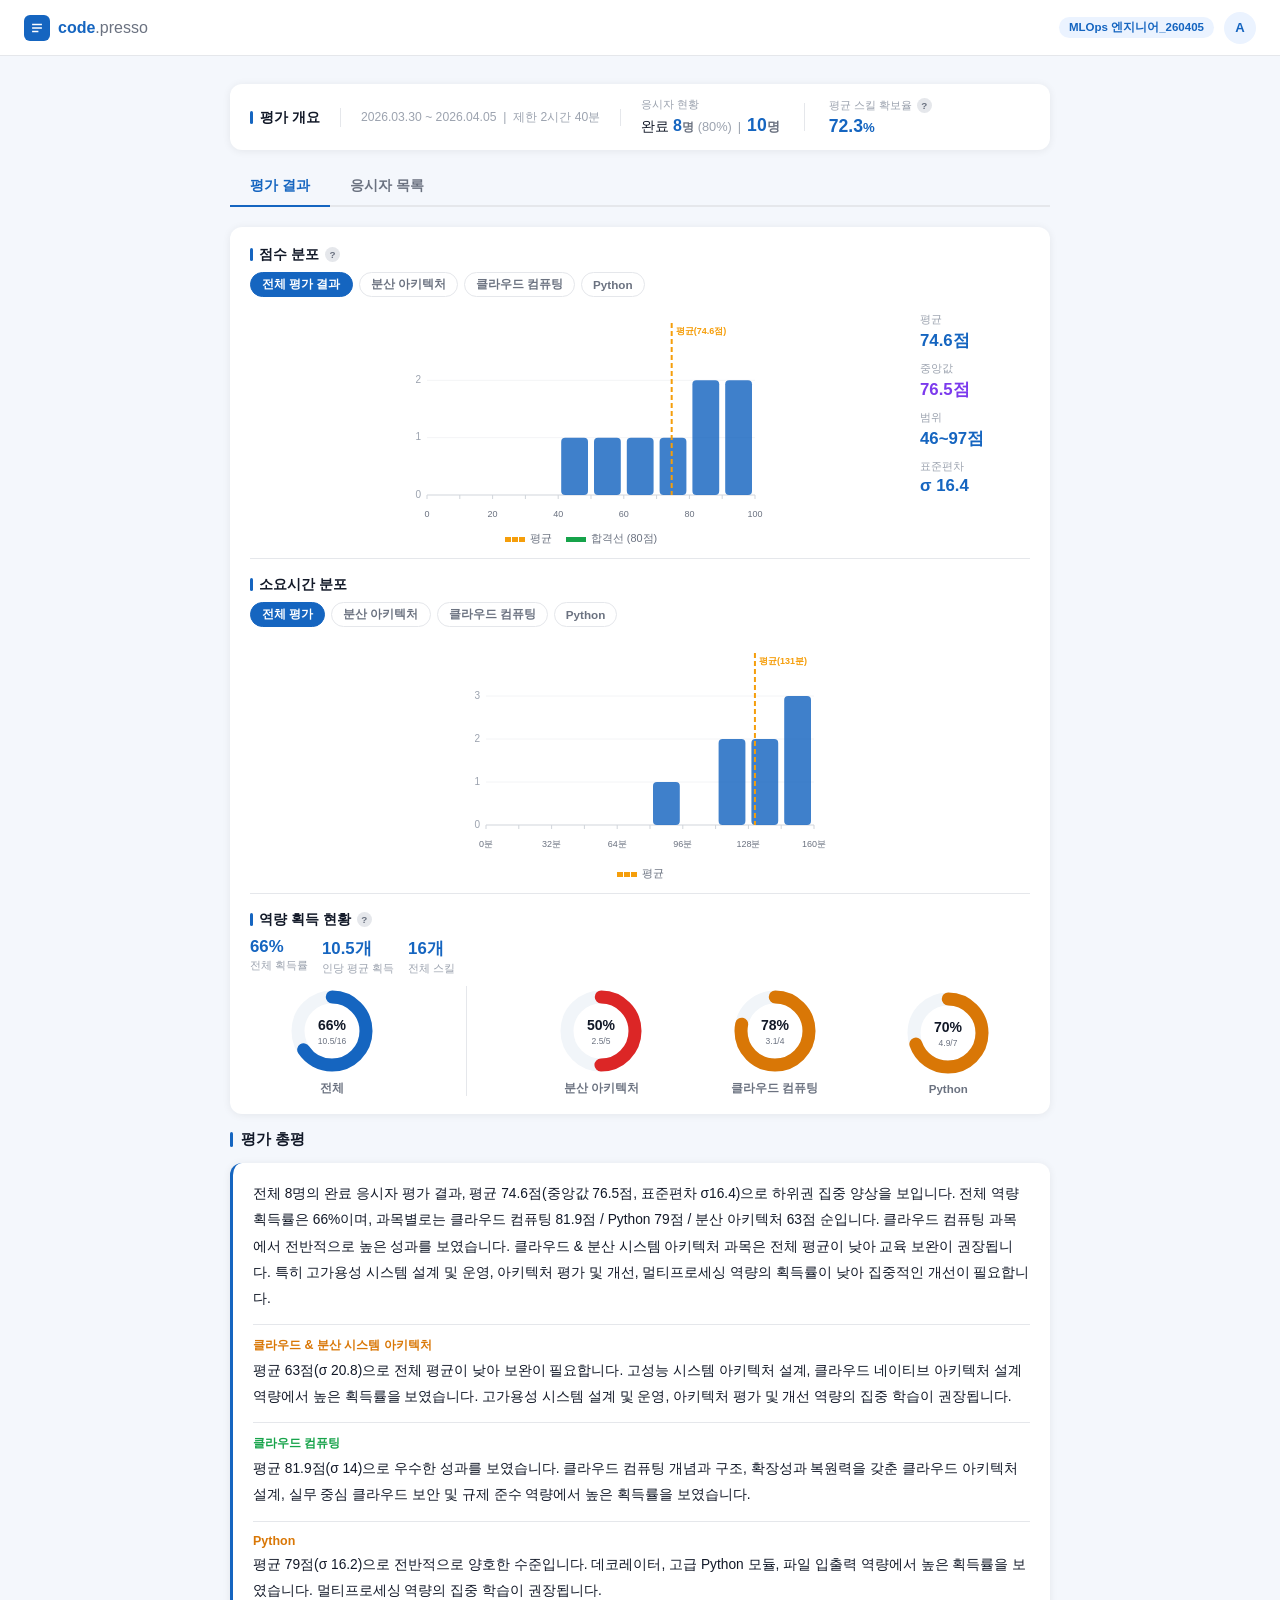
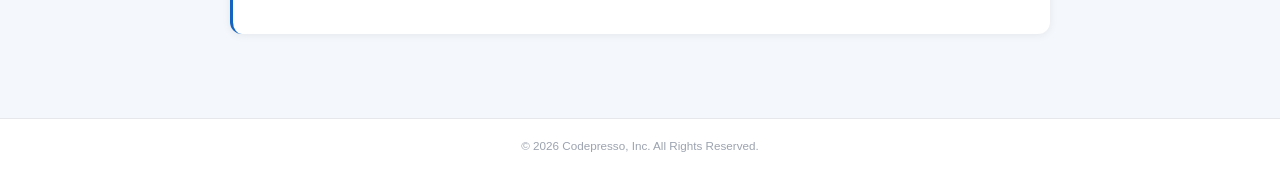
==== index.html @ 877e45e6 "변경 사항 반영" ====
<!DOCTYPE html>
<html lang="ko">
<head>
  <meta charset="UTF-8" />
  <meta name="viewport" content="width=device-width, initial-scale=1.0" />
  <title>평가 관리 대시보드 | code.presso</title>
  <link rel="stylesheet" href="css/style.css" />
</head>
<body>
<div class="app">

  <!-- ─── 탑바 ─── -->
  <nav class="topbar">
    <div class="topbar-brand" onclick="goMain('results')">
      <div class="brand-icon">
        <svg viewBox="0 0 20 20"><path d="M3 4h14v2H3zm0 5h14v2H3zm0 5h9v2H3z"/></svg>
      </div>
      <span class="brand-name">code<span>.presso</span></span>
    </div>
    <div id="breadcrumb" class="breadcrumb"></div>
    <div class="topbar-user">
      <span class="eval-badge" id="eval-badge-name">MLOps 엔지니어_260405</span>
      <div class="avatar">A</div>
    </div>
  </nav>

  <!-- ─── 콘텐츠 ─── -->
  <div class="content-wrap">

    <!-- ══════════════════════════════════
         PAGE 1: 메인 대시보드
    ══════════════════════════════════ -->
    <div id="page-main" class="page active">

      <!-- 평가 개요 바 (인라인 통계 포함) -->
      <div class="eval-overview-bar">
        <div class="eval-overview-title">평가 개요</div>
        <div class="eval-period">2026.03.30 ~ 2026.04.05 &nbsp;|&nbsp; 제한 2시간 40분</div>
        <div class="eval-stats-inline">
          <div class="esi-item">
            <span class="esi-lbl" style="margin-bottom:3px;">응시자 현황</span>
            <div style="display:flex; align-items:baseline; gap:6px; flex-wrap:wrap;">
              <span style="font-size:0.85rem;">완료 <span class="esi-val" id="main-esi-done" style="font-size:1rem;">8<span style="font-size:0.75em;font-weight:600;color:var(--text-sub);">명</span></span> <span id="main-esi-rate-pct" style="font-size:0.8rem; color:var(--text-mute);">(80%)</span></span>
              <span style="font-size:0.8rem; color:var(--text-mute);">|</span>
              <span class="esi-val" id="main-esi-total">10<span style="font-size:0.75em;font-weight:600;color:var(--text-sub);">명</span></span>
            </div>
          </div>
          <div class="esi-divider"></div>
          <div class="esi-item">
            <span class="esi-lbl" style="margin-bottom:3px; display:flex; align-items:center; gap:5px;">평균 스킬 확보율 <span class="info-icon">?<span class="info-tip">완료 응시자 각각의 스킬 확보율을 평균낸 값입니다. 개인별 스킬 확보율은 해당 응시자가 획득한 역량 수를 전체 역량 수로 나눈 비율입니다.</span></span></span>
            <span class="esi-val warn" id="main-esi-rate">71.7<span style="font-size:0.75em;font-weight:600;">%</span></span>
          </div>
        </div>
      </div>

      <!-- 메인 탭 버튼 -->
      <div class="main-tab-nav">
        <button class="main-tab-btn active" id="main-tab-btn-results" onclick="setMainTab('results')">평가 결과</button>
        <button class="main-tab-btn" id="main-tab-btn-examinees" onclick="setMainTab('examinees')">응시자 목록</button>
      </div>

      <!-- 탭 콘텐츠: 평가 결과 -->
      <div id="main-tab-results" class="main-tab-content">
        <!-- 인사이트 통합 카드 -->
        <div class="insight-card" style="margin-bottom:16px;">
          <!-- 점수 분포 + 탭 -->
          <div class="insight-header">점수 분포 <span class="info-icon">?<span class="info-tip">전체 응시자의 점수를 히스토그램으로 시각화합니다. 점선(황색)은 평균, 실선(초록)은 합격선(80점)을 나타냅니다.</span></span></div>
          <div class="ins-tab-group" id="ins-score-tabs"></div>
          <!-- 차트(좌) + 통계(우) -->
          <div style="display:flex; gap:8px; align-items:flex-start;">
            <div style="flex:1; min-width:0;">
              <svg id="ins-score-curve" class="chart-svg" height="170" viewBox="0 0 380 170"></svg>
              <div class="kde-legend" style="margin-top:5px; margin-bottom:12px;">
                <div class="kde-legend-item">
                  <span class="kde-leg-line" style="border-color:#F59E0B; border-style:dashed;"></span>평균
                </div>
                <div class="kde-legend-item">
                  <span class="kde-leg-line" style="border-color:#16A34A; border-style:solid;"></span>합격선 (80점)
                </div>
              </div>
            </div>
            <div id="ins-score-stats" style="display:flex; flex-direction:column; gap:10px; min-width:110px; padding-top:6px;"></div>
          </div>
          <!-- 구분선 -->
          <div style="border-top:1px solid var(--border); margin:0 0 16px;"></div>
          <!-- 소요시간 분포 -->
          <div class="insight-header">소요시간 분포</div>
          <div class="ins-tab-group" id="ins-time-tabs"></div>
          <svg id="ins-time-chart" class="chart-svg" style="margin-bottom:10px;"></svg>
          <div class="kde-legend" style="margin-bottom:12px;">
            <div class="kde-legend-item">
              <span class="kde-leg-line" style="border-color:#F59E0B; border-style:dashed;"></span>평균
            </div>
          </div>
          <!-- 구분선 -->
          <div style="border-top:1px solid var(--border); margin:0 0 16px;"></div>
          <!-- 하단: 역량 획득 현황 -->
          <div class="insight-header">역량 획득 현황 <span class="info-icon">?<span class="info-tip">응시자별로 각 역량(스킬)을 획득했는지 집계하여 트랙별 도넛 차트로 표시합니다. 도넛 안의 숫자는 인당 평균 획득 역량 수 / 전체 역량 수입니다.</span></span></div>
          <div class="insight-stats" id="ins-skill-stats"></div>
          <div class="donut-row" id="ins-skill-donuts"></div>
        </div>

        <!-- 평가 총평 (전체 평가 기반) -->
        <div class="sec-title">평가 총평</div>
        <div class="comment-box" id="ins-group-assessment"></div>
      </div>

      <!-- 탭 콘텐츠: 응시자 목록 -->
      <div id="main-tab-examinees" class="main-tab-content" style="display:none;">
        <div class="table-card">
          <div class="table-controls">
            <input type="text" class="search-input" placeholder="🔍  이름 또는 이메일 검색" id="search-input" oninput="renderTable()" />
            <div class="filter-tabs">
              <button class="filter-tab active" onclick="setFilter('all',this)">전체</button>
              <button class="filter-tab" onclick="setFilter('completed',this)">완료</button>
              <button class="filter-tab" onclick="setFilter('incomplete',this)">미완료</button>
            </div>
            <select class="sort-select" id="sort-select" onchange="renderTable()">
              <option value="score">점수순</option>
              <option value="rate">스킬확보율순</option>
              <option value="time">소요시간순</option>
            </select>
          </div>
          <table>
            <thead>
              <tr>
                <th>응시자</th>
                <th>상태</th>
                <th>총점</th>
                <th>스킬 확보율</th>
                <th>소요시간</th>
                <th>이상행동</th>
                <th></th>
              </tr>
            </thead>
            <tbody id="examinee-tbody"></tbody>
          </table>
          <div class="pagination">
            <div class="pg-info" id="pg-info"></div>
            <div class="pg-btns" id="pg-btns"></div>
          </div>
        </div>
      </div>

    </div><!-- /page-main -->


    <!-- ══════════════════════════════════
         PAGE 2: 평가자 개인 페이지
    ══════════════════════════════════ -->
    <div id="page-person" class="page">
      <button class="back-btn" onclick="goMain('examinees')">← 목록으로</button>

      <!-- 응시자 헤더 -->
      <div class="person-header">
        <div class="person-avatar" id="p-avatar">손</div>
        <div style="flex:1; min-width:0;">
          <div class="person-name" id="p-name">덕인 손</div>
          <div class="person-meta">
            <span id="p-email"></span>
            <span id="p-status"></span>
            <span id="p-date"></span>
            <span id="p-time-meta"></span>
          </div>
        </div>
        <button class="behavior-btn" onclick="window.print()">PDF 발급</button>
      </div>

      <!-- 행동 분석 패널 (제거됨 — 모달로 대체) -->

      <!-- 탭 네비게이션 -->
      <div class="person-tab-nav">
        <button class="person-tab-btn active" id="ptab-btn-0" onclick="setPersonTab(0)">결과 요약</button>
        <button class="person-tab-btn" id="ptab-btn-1" onclick="setPersonTab(1)">클라우드 &amp; 분산 시스템</button>
        <button class="person-tab-btn" id="ptab-btn-2" onclick="setPersonTab(2)">클라우드 컴퓨팅</button>
        <button class="person-tab-btn" id="ptab-btn-3" onclick="setPersonTab(3)">Python</button>
      </div>

      <!-- 탭 콘텐츠 (JS로 채워짐) -->
      <div id="ptab-0" class="person-tab-content"></div>
      <div id="ptab-1" class="person-tab-content" style="display:none;"></div>
      <div id="ptab-2" class="person-tab-content" style="display:none;"></div>
      <div id="ptab-3" class="person-tab-content" style="display:none;"></div>
    </div><!-- /page-person -->


    <!-- ══════════════════════════════════
         PAGE 3: 트랙 세부 내용
    ══════════════════════════════════ -->
    <div id="page-detail" class="page">
      <button class="back-btn" onclick="navigate('person')">← 개인 결과로</button>

      <!-- 세부 요약 카드 4열 -->
      <div class="sec-title" id="d-track-title">트랙 세부 내용</div>
      <div class="summary-4">
        <div class="summary-card">
          <div class="sc-icon">📝</div>
          <div class="sc-value" id="d-score" style="color:var(--primary);">55<small>/100</small></div>
          <div class="sc-label">트랙 점수</div>
        </div>
        <div class="summary-card">
          <div class="sc-icon">💡</div>
          <div class="sc-value" id="d-rate" style="color:var(--partial);">47.8<small>%</small></div>
          <div class="sc-label">스킬 확보율</div>
        </div>
        <div class="summary-card">
          <div class="sc-icon">⏱</div>
          <div class="sc-value" id="d-time" style="color:var(--text); font-size:1.5rem;">08:20</div>
          <div class="sc-label">소요시간</div>
        </div>
        <div class="summary-card">
          <div class="sc-icon">📊</div>
          <div class="sc-value" id="d-vs-avg" style="color:var(--primary);">-</div>
          <div class="sc-label">전체 평균 대비</div>
          <div class="sc-sub" id="d-vs-avg-sub" style="font-size:0.7rem; color:var(--text-mute); margin-top:4px;"></div>
        </div>
      </div>

      <!-- 통계 비교 차트 -->
      <div class="sec-title">통계 비교</div>
      <div class="compare-card">
        <div style="display:flex; gap:16px; flex-wrap:wrap;">
          <div style="flex:1; min-width:180px;">
            <div style="font-size:0.76rem; color:var(--text-sub); margin-bottom:5px;">전체 점수 분포 내 내 위치</div>
            <svg id="d-hist" class="chart-svg" height="90" viewBox="0 0 280 90"></svg>
          </div>
          <div style="flex:1; min-width:180px;">
            <div class="gbar-legend">
              <div class="gbar-legend-item"><div class="gbar-legend-dot" style="background:var(--primary);"></div>나</div>
              <div class="gbar-legend-item"><div class="gbar-legend-dot" style="background:#CBD5E1;"></div>전체 평균</div>
            </div>
            <div style="font-size:0.76rem; color:var(--text-sub); margin-bottom:5px;">역량별 비교 (나 vs 전체 평균)</div>
            <svg id="d-group-bar" class="chart-svg" height="90" viewBox="0 0 280 90"></svg>
          </div>
        </div>
      </div>

      <!-- 평가 총평 -->
      <div class="sec-title">평가 총평</div>
      <div class="comment-box" id="d-assessment"></div>

      <!-- 스킬 레벨 분포 -->
      <div class="level-dist-bar">
        <div class="sec-title" style="margin-bottom:12px;">스킬 레벨 분포</div>
        <div class="level-bar-wrap" id="d-level-bar"></div>
        <div class="level-bar-legend" id="d-level-legend"></div>
      </div>

      <!-- 트랙 설명 -->
      <div class="eval-desc" id="d-track-desc"></div>

      <!-- 스킬별 아코디언 -->
      <div class="sec-title">스킬별 세부 결과</div>
      <div class="skill-accordion" id="d-accordion"></div>
    </div><!-- /page-detail -->

  </div><!-- /content-wrap -->

  <footer>© 2026 Codepresso, Inc. All Rights Reserved.</footer>

  <!-- ── 행동 분석 모달 ── -->
  <div id="behavior-modal" class="bm-overlay" style="display:none;" onclick="closeBehaviorModal(event)">
    <div class="bm-dialog">
      <div class="bm-header">
        <div class="bm-header-left">
          <span class="bm-title">행동 분석</span>
          <span class="bm-subtitle" id="bm-name"></span>
        </div>
        <button class="bm-close" onclick="closeBehaviorModal()">✕</button>
      </div>
      <div class="bm-body">
        <!-- 왼쪽: 동영상 -->
        <div class="bm-video-section">
          <div class="bm-video-screen">
            <div class="bm-video-placeholder">
              <svg viewBox="0 0 48 48" fill="none"><rect x="2" y="8" width="36" height="26" rx="3" stroke="#4B5563" stroke-width="2"/><path d="M38 19l8-5v20l-8-5V19z" stroke="#4B5563" stroke-width="2" stroke-linejoin="round"/><circle cx="20" cy="21" r="3" stroke="#6B7280" stroke-width="1.5"/></svg>
              <p>화면 녹화 영상</p>
            </div>
          </div>
          <div class="bm-video-controls">
            <button class="bm-play-btn" onclick="toggleBmPlay(this)">▶</button>
            <div class="bm-progress-wrap">
              <div class="bm-progress-bar" id="bm-progress-bar"></div>
            </div>
            <span class="bm-time-display" id="bm-time-display">00:00 / 00:00</span>
          </div>
        </div>

        <!-- 오른쪽: 타임라인 -->
        <div class="bm-timeline-section">
          <div class="bm-timeline-title">타임라인</div>
          <div class="bm-timeline-list" id="bm-timeline-list"></div>
        </div>
      </div>
    </div>
  </div>

</div><!-- /app -->

<script src="js/data.js?v=20260417a"></script>
<script src="js/charts.js?v=20260417a"></script>
<script src="js/render.js?v=20260417a"></script>
<script src="js/app.js?v=20260417a"></script>
</body>
</html>
---- css/style.css ----
*, *::before, *::after { box-sizing: border-box; margin: 0; padding: 0; }

:root {
  --primary:       #1565C0;
  --primary-light: #1976D2;
  --primary-bg:    #EBF3FF;
  --acquired:      #16A34A;
  --acquired-bg:   #DCFCE7;
  --partial:       #D97706;
  --partial-bg:    #FEF3C7;
  --missing:       #DC2626;
  --missing-bg:    #FEE2E2;
  --bg:            #F4F7FC;
  --card:          #FFFFFF;
  --text:          #111827;
  --text-sub:      #6B7280;
  --text-mute:     #9CA3AF;
  --border:        #E5E7EB;
  --shadow:        0 1px 8px rgba(0,0,0,0.07);
  --shadow-md:     0 4px 20px rgba(0,0,0,0.10);
  --radius:        12px;
  --radius-sm:     8px;
}

body {
  font-family: 'Segoe UI', 'Apple SD Gothic Neo', sans-serif;
  background: var(--bg);
  color: var(--text);
  min-height: 100vh;
}

/* ── 공통 레이아웃 ── */
.app { min-height: 100vh; display: flex; flex-direction: column; }

/* ── 탑바 ── */
.topbar {
  background: #fff;
  border-bottom: 1px solid var(--border);
  padding: 0 24px;
  height: 56px;
  display: flex; align-items: center; justify-content: space-between;
  position: sticky; top: 0; z-index: 100;
}
.topbar-brand { display: flex; align-items: center; gap: 8px; cursor: pointer; }
.brand-icon {
  width: 26px; height: 26px; border-radius: 6px;
  background: var(--primary);
  display: flex; align-items: center; justify-content: center;
}
.brand-icon svg { width: 14px; height: 14px; fill: white; }
.brand-name { font-size: 1rem; font-weight: 700; color: var(--primary); }
.brand-name span { font-weight: 400; color: var(--text-sub); }
.breadcrumb {
  display: flex; align-items: center; gap: 6px;
  font-size: 0.82rem; color: var(--text-sub);
}
.crumb-link { color: var(--primary); cursor: pointer; font-weight: 500; }
.crumb-link:hover { text-decoration: underline; }
.crumb-sep { color: var(--text-mute); }
.topbar-user { display: flex; align-items: center; gap: 10px; }
.eval-badge {
  background: var(--primary-bg); color: var(--primary);
  font-size: 0.72rem; font-weight: 600;
  padding: 3px 10px; border-radius: 99px;
}
.avatar {
  width: 32px; height: 32px; border-radius: 50%;
  background: var(--primary-bg);
  color: var(--primary); font-weight: 700; font-size: 0.82rem;
  display: flex; align-items: center; justify-content: center;
}

/* ── 콘텐츠 래퍼 (세로 중앙 정렬, 최대 너비 860px) ── */
.content-wrap {
  flex: 1;
  max-width: 860px;
  width: 100%;
  margin: 0 auto;
  padding: 28px 20px 60px;
}

/* ── 페이지 전환 ── */
.page { display: none; }
.page.active { display: block; }

/* ── 섹션 타이틀 ── */
.sec-title {
  font-size: 0.92rem; font-weight: 700; color: var(--text);
  display: flex; align-items: center; gap: 8px;
  margin-bottom: 14px;
}
.sec-title::before {
  content: '';
  display: inline-block; width: 3px; height: 15px;
  background: var(--primary); border-radius: 2px;
}
.sec-divider {
  display: flex; align-items: center; justify-content: space-between;
  margin-bottom: 14px;
}

/* ── 뱃지 ── */
.badge {
  display: inline-flex; align-items: center; gap: 4px;
  padding: 3px 10px; border-radius: 99px;
  font-size: 0.72rem; font-weight: 700;
}
.badge-acquired  { background: var(--acquired-bg);  color: var(--acquired); }
.badge-partial   { background: var(--partial-bg);   color: var(--partial); }
.badge-missing   { background: var(--missing-bg);   color: var(--missing); }
.badge-complete  { background: var(--primary-bg);   color: var(--primary); }
.badge-level     { background: #F3F4F6; color: var(--text-sub); font-size: 0.68rem; padding: 2px 8px; }

/* ── 핵심 지표 카드 (Hero Stats) ── */
.hero-cards {
  display: grid;
  grid-template-columns: repeat(4, 1fr);
  gap: 14px;
  margin-bottom: 24px;
}
.hero-cards-2 {
  grid-template-columns: repeat(2, 1fr);
}
.hero-card {
  background: var(--card);
  border-radius: var(--radius);
  padding: 20px 18px;
  box-shadow: var(--shadow);
  text-align: center;
}
.hero-card-icon { font-size: 1.3rem; margin-bottom: 6px; }
.hero-card-value {
  font-size: 2.2rem; font-weight: 900; line-height: 1;
  margin-bottom: 5px; color: var(--primary);
}
.hero-card-value.warn { color: var(--partial); }
.hero-card-value.good { color: var(--acquired); }
.hero-card-value small { font-size: 1rem; font-weight: 500; color: var(--text-sub); }
.hero-card-label { font-size: 0.76rem; color: var(--text-sub); font-weight: 500; }
.hero-card-sub   { font-size: 0.72rem; color: var(--text-mute); margin-top: 4px; }

/* ── 트랙 카드 (수직 레이아웃) ── */
.track-list { display: flex; flex-direction: column; gap: 14px; margin-bottom: 24px; }
.track-card {
  background: var(--card);
  border-radius: var(--radius);
  box-shadow: var(--shadow);
  overflow: hidden;
  border-left: 4px solid transparent;
  transition: box-shadow 0.15s;
}
.track-card:hover { box-shadow: var(--shadow-md); }
.track-card-header {
  padding: 16px 20px;
  display: flex; align-items: center; gap: 14px;
  cursor: pointer;
}
.track-icon {
  width: 40px; height: 40px; border-radius: 10px;
  display: flex; align-items: center; justify-content: center;
  font-size: 1.2rem; flex-shrink: 0;
}
.track-info { flex: 1; min-width: 0; }
.track-name { font-size: 0.92rem; font-weight: 700; margin-bottom: 3px; }
.track-meta { display: flex; align-items: center; gap: 8px; flex-wrap: wrap; }
.track-score-block { text-align: right; flex-shrink: 0; }
.track-score-num {
  font-size: 2rem; font-weight: 900; line-height: 1;
}
.track-score-num small { font-size: 0.85rem; font-weight: 500; color: var(--text-sub); }
.track-score-label { font-size: 0.72rem; color: var(--text-sub); }

/* 스킬 확보율 바 */
.skill-rate-row {
  padding: 0 20px 16px;
  display: flex; align-items: center; gap: 12px;
}
.skill-rate-label { font-size: 0.78rem; color: var(--text-sub); width: 72px; flex-shrink: 0; }
.prog-bg {
  flex: 1; height: 8px; background: #F3F4F6;
  border-radius: 99px; overflow: hidden;
}
.prog-fill { height: 100%; border-radius: 99px; transition: width 0.8s ease; }
.skill-rate-val { font-size: 0.82rem; font-weight: 700; width: 46px; text-align: right; flex-shrink: 0; }

/* 스킬 칩 */
.skill-chips {
  padding: 0 20px 16px;
  display: flex; flex-wrap: wrap; gap: 6px;
}
.skill-chip {
  display: inline-flex; align-items: center; gap: 4px;
  padding: 4px 10px;
  border-radius: 99px;
  font-size: 0.75rem; font-weight: 600;
  white-space: nowrap;
}

/* 세부보기 버튼 */
.track-detail-btn {
  margin: 0 20px 16px;
  padding: 8px 0;
  width: calc(100% - 40px);
  border: 1px solid var(--border);
  border-radius: var(--radius-sm);
  background: transparent; color: var(--primary);
  font-size: 0.8rem; font-weight: 600;
  cursor: pointer; transition: background 0.12s;
}
.track-detail-btn:hover { background: var(--primary-bg); }

/* ── 메인 페이지 테이블 ── */
.table-card {
  background: var(--card);
  border-radius: var(--radius);
  box-shadow: var(--shadow);
  padding: 20px;
  margin-bottom: 24px;
  overflow-x: auto;
}
.table-controls {
  display: flex; gap: 10px; align-items: center;
  margin-bottom: 14px; flex-wrap: wrap;
}
.search-input {
  flex: 1; min-width: 160px; max-width: 260px;
  height: 34px;
  border: 1px solid var(--border); border-radius: var(--radius-sm);
  padding: 0 10px; font-size: 0.83rem; outline: none;
}
.search-input:focus { border-color: var(--primary); }
.filter-tabs {
  display: flex;
  border: 1px solid var(--border); border-radius: var(--radius-sm);
  overflow: hidden;
}
.filter-tab {
  padding: 5px 12px; font-size: 0.78rem; font-weight: 500;
  border: none; background: #fff; color: var(--text-sub);
  cursor: pointer; transition: background 0.12s;
}
.filter-tab.active { background: var(--primary); color: #fff; }
.sort-select {
  height: 34px; font-size: 0.8rem;
  border: 1px solid var(--border); border-radius: var(--radius-sm);
  padding: 0 8px; background: #fff; outline: none; cursor: pointer;
}
table { width: 100%; border-collapse: collapse; min-width: 560px; }
thead tr { border-bottom: 2px solid var(--border); }
th {
  text-align: left; font-size: 0.76rem; font-weight: 600;
  color: var(--text-sub); padding: 8px 10px 10px;
}
td { padding: 12px 10px; font-size: 0.84rem; border-bottom: 1px solid #F9FAFB; vertical-align: middle; }
tbody tr { transition: background 0.1s; }
tbody tr:hover { background: #F8FBFF; }
tbody tr:last-child td { border-bottom: none; }
.td-btn {
  padding: 5px 12px;
  border: 1px solid var(--primary); border-radius: 6px;
  background: transparent; color: var(--primary);
  font-size: 0.78rem; font-weight: 600; cursor: pointer;
  transition: background 0.12s;
}
.td-btn:hover { background: var(--primary-bg); }

/* ── 개인 페이지 헤더 ── */
.person-header {
  background: var(--card);
  border-radius: var(--radius);
  padding: 20px 22px;
  box-shadow: var(--shadow);
  margin-bottom: 24px;
  display: flex; align-items: center; gap: 16px;
}
.person-avatar {
  width: 50px; height: 50px; border-radius: 50%;
  background: var(--primary-bg); color: var(--primary);
  font-size: 1.3rem; font-weight: 800;
  display: flex; align-items: center; justify-content: center; flex-shrink: 0;
}
.person-name { font-size: 1.2rem; font-weight: 800; margin-bottom: 4px; }
.person-meta { font-size: 0.8rem; color: var(--text-sub); display: flex; gap: 12px; flex-wrap: wrap; }

/* ── 트랙 세부 요약 카드 ── */
.summary-3 {
  display: grid; grid-template-columns: repeat(3, 1fr);
  gap: 14px; margin-bottom: 24px;
}
.summary-card {
  background: var(--card); border-radius: var(--radius);
  padding: 18px; box-shadow: var(--shadow); text-align: center;
}
.sc-icon { font-size: 1.2rem; margin-bottom: 6px; }
.sc-value {
  font-size: 1.9rem; font-weight: 900; line-height: 1;
  margin-bottom: 4px;
}
.sc-value small { font-size: 0.9rem; font-weight: 500; color: var(--text-sub); }
.sc-label { font-size: 0.74rem; color: var(--text-sub); font-weight: 500; }

/* ── 스킬 레벨 분포 바 ── */
.level-dist-bar {
  background: var(--card); border-radius: var(--radius);
  padding: 18px 20px; box-shadow: var(--shadow);
  margin-bottom: 24px;
}
.level-bar-wrap {
  display: flex; height: 18px; border-radius: 99px;
  overflow: hidden; margin-bottom: 10px;
}
.level-bar-seg { transition: width 0.7s ease; }
.level-bar-legend {
  display: flex; gap: 16px; flex-wrap: wrap;
}
.legend-item {
  display: flex; align-items: center; gap: 5px;
  font-size: 0.78rem; color: var(--text-sub);
}
.legend-dot { width: 9px; height: 9px; border-radius: 50%; flex-shrink: 0; }

/* ── 스킬 아코디언 ── */
.skill-accordion { display: flex; flex-direction: column; gap: 8px; margin-bottom: 24px; }
.acc-item {
  background: var(--card); border-radius: var(--radius);
  box-shadow: var(--shadow); overflow: hidden;
}
.acc-header {
  padding: 14px 18px;
  display: flex; align-items: center; gap: 12px;
  cursor: pointer; user-select: none;
  transition: background 0.1s;
}
.acc-header:hover { background: #FAFBFF; }
.acc-title { flex: 1; font-size: 0.88rem; font-weight: 600; }
.acc-right { display: flex; align-items: center; gap: 10px; }
.acc-score { font-size: 0.8rem; color: var(--text-sub); }
.acc-arrow { font-size: 0.65rem; color: var(--text-mute); transition: transform 0.2s; }
.acc-header.open .acc-arrow { transform: rotate(180deg); }
.acc-body {
  max-height: 0; overflow: hidden;
  transition: max-height 0.3s ease;
}
.acc-body.open { max-height: 300px; }
.acc-inner {
  padding: 0 18px 16px;
  font-size: 0.83rem; line-height: 1.75; color: var(--text-sub);
  background: #FAFBFF;
  border-top: 1px solid var(--border);
}

/* ── 비교 차트 (내 점수 vs 전체) ── */
.compare-card {
  background: var(--card); border-radius: var(--radius);
  padding: 18px 20px; box-shadow: var(--shadow);
  margin-bottom: 24px;
}
.compare-row {
  display: flex; align-items: center; gap: 10px;
  margin-bottom: 12px;
}
.compare-label { width: 80px; font-size: 0.78rem; color: var(--text-sub); flex-shrink: 0; }
.compare-bars { flex: 1; display: flex; flex-direction: column; gap: 4px; }
.cbar-row { display: flex; align-items: center; gap: 6px; font-size: 0.72rem; }
.cbar-name { width: 24px; color: var(--text-mute); font-weight: 600; }
.cbar-bg { flex: 1; height: 7px; background: #F3F4F6; border-radius: 99px; overflow: hidden; }
.cbar-fill { height: 100%; border-radius: 99px; }
.cbar-val { width: 32px; text-align: right; font-weight: 700; }

/* ── 레이더 차트 카드 ── */
.radar-card {
  background: var(--card); border-radius: var(--radius);
  padding: 18px 20px; box-shadow: var(--shadow);
  margin-bottom: 24px;
}
.radar-inner { display: flex; gap: 24px; align-items: center; flex-wrap: wrap; }
svg.radar-svg { flex-shrink: 0; }
.radar-legend { display: flex; flex-direction: column; gap: 10px; min-width: 160px; }
.radar-legend-item {
  display: flex; align-items: center; gap: 10px;
}
.rl-dot { width: 10px; height: 10px; border-radius: 50%; flex-shrink: 0; }
.rl-name { font-size: 0.8rem; font-weight: 600; flex: 1; }
.rl-val { font-size: 0.85rem; font-weight: 800; }

/* ── 뒤로 버튼 ── */
.back-btn {
  display: inline-flex; align-items: center; gap: 5px;
  padding: 6px 12px;
  border: 1px solid var(--border); border-radius: var(--radius-sm);
  background: #fff; color: var(--text-sub);
  font-size: 0.8rem; font-weight: 500;
  cursor: pointer; transition: background 0.1s;
  margin-bottom: 18px;
}
.back-btn:hover { background: var(--bg); color: var(--text); }

/* ── 평가 설명 텍스트 ── */
.eval-desc {
  background: var(--card); border-radius: var(--radius);
  padding: 16px 18px; box-shadow: var(--shadow);
  margin-bottom: 24px;
  font-size: 0.83rem; line-height: 1.75; color: var(--text-sub);
  border-left: 3px solid var(--primary);
}

/* ── 페이지네이션 ── */
.pagination {
  display: flex; align-items: center; justify-content: space-between;
  margin-top: 14px; padding-top: 14px;
  border-top: 1px solid var(--border);
}
.pg-info { font-size: 0.78rem; color: var(--text-sub); }
.pg-btns { display: flex; gap: 3px; }
.pg-btn {
  width: 30px; height: 30px;
  border: 1px solid var(--border); border-radius: 6px;
  background: #fff; color: var(--text-sub);
  font-size: 0.8rem; cursor: pointer;
  display: flex; align-items: center; justify-content: center;
}
.pg-btn.active { background: var(--primary); color: #fff; border-color: var(--primary); font-weight: 700; }
.pg-btn:hover:not(.active) { background: var(--bg); }

/* ── 푸터 ── */
footer {
  text-align: center; padding: 20px;
  font-size: 0.73rem; color: var(--text-mute);
  border-top: 1px solid var(--border); background: #fff;
}

/* ── 인사이트 그리드 ── */
.insight-grid {
  display: grid; grid-template-columns: 1fr 1fr;
  gap: 14px; margin-bottom: 24px;
}
.insight-card {
  background: var(--card); border-radius: var(--radius);
  box-shadow: var(--shadow); padding: 18px 20px;
}
.insight-header {
  font-size: 0.88rem; font-weight: 700; color: var(--text);
  margin-bottom: 8px;
  display: flex; align-items: center; gap: 6px;
}
.insight-header::before {
  content: ''; display: inline-block; width: 3px; height: 13px;
  background: var(--primary); border-radius: 2px; flex-shrink: 0;
}
.insight-stats {
  display: flex; gap: 14px; flex-wrap: wrap; margin-bottom: 10px;
}
.ins-stat { display: flex; flex-direction: column; gap: 2px; }
.ins-stat-val { font-size: 1.05rem; font-weight: 800; color: var(--primary); }
.ins-stat-val.good { color: var(--acquired); }
.ins-stat-val.warn { color: var(--partial); }
.ins-stat-val.miss { color: var(--missing); }
.ins-stat-lbl { font-size: 0.68rem; color: var(--text-mute); }
.chart-svg { width: 100%; display: block; overflow: visible; }

/* ── 코멘트/총평 박스 ── */
.comment-box {
  background: var(--card); border-radius: var(--radius);
  padding: 18px 20px; box-shadow: var(--shadow);
  margin-bottom: 24px; border-left: 3px solid var(--primary);
}
.comment-text {
  font-size: 0.86rem; line-height: 1.9; color: var(--text);
  margin-bottom: 12px;
}
.tag-section-lbl { font-size: 0.72rem; font-weight: 700; color: var(--text-sub); margin-bottom: 6px; }
.tag-group { display: flex; flex-wrap: wrap; gap: 7px; margin-bottom: 10px; }
.tag {
  display: inline-flex; align-items: center; gap: 4px;
  padding: 4px 11px; border-radius: 99px;
  font-size: 0.74rem; font-weight: 600;
}
.tag-strength { background: var(--acquired-bg); color: var(--acquired); }
.tag-improve  { background: var(--partial-bg);  color: var(--partial);  }

/* ── summary-4 (세부 페이지 카드 4열) ── */
.summary-4 {
  display: grid; grid-template-columns: repeat(4, 1fr);
  gap: 14px; margin-bottom: 24px;
}

/* ── 그룹 바 범례 ── */
.gbar-legend { display: flex; gap: 14px; margin-bottom: 6px; }
.gbar-legend-item { display: flex; align-items: center; gap: 5px; font-size: 0.72rem; color: var(--text-sub); }
.gbar-legend-dot { width: 10px; height: 10px; border-radius: 3px; }

/* ── 과목별 점수 바 ── */
.track-score-bar {
  display: flex; align-items: center; gap: 10px; margin-bottom: 10px;
}
.tsb-label { font-size: 0.78rem; color: var(--text-sub); width: 130px; flex-shrink: 0; overflow: hidden; text-overflow: ellipsis; white-space: nowrap; }
.tsb-bar-bg { flex: 1; height: 9px; background: #F3F4F6; border-radius: 99px; overflow: hidden; }
.tsb-bar-fill { height: 100%; border-radius: 99px; }
.tsb-val { font-size: 0.8rem; font-weight: 700; width: 42px; text-align: right; flex-shrink: 0; }

/* ── 평가 개요 헤더 바 ── */
.eval-overview-bar {
  background: var(--card);
  border-radius: var(--radius);
  box-shadow: var(--shadow);
  padding: 14px 20px;
  margin-bottom: 16px;
  display: flex; align-items: center; gap: 0;
  flex-wrap: wrap;
}
.eval-overview-title {
  font-size: 0.88rem; font-weight: 700; color: var(--text);
  display: flex; align-items: center; gap: 7px;
  padding-right: 20px; margin-right: 20px;
  border-right: 1px solid var(--border);
  white-space: nowrap;
}
.eval-overview-title::before {
  content: ''; display: inline-block; width: 3px; height: 13px;
  background: var(--primary); border-radius: 2px;
}
.eval-period {
  font-size: 0.76rem; color: var(--text-mute);
  padding-right: 20px; margin-right: 20px;
  border-right: 1px solid var(--border);
  white-space: nowrap;
}
.eval-stats-inline {
  display: flex; align-items: center; gap: 24px; flex-wrap: wrap;
}
.esi-item { display: flex; flex-direction: column; gap: 1px; }
.esi-val {
  font-size: 1.1rem; font-weight: 900; color: var(--primary); line-height: 1.1;
}
.esi-val.good { color: var(--acquired); }
.esi-val.warn { color: var(--partial); }
.esi-lbl { font-size: 0.68rem; color: var(--text-mute); font-weight: 500; }
.esi-divider {
  width: 1px; height: 28px; background: var(--border); flex-shrink: 0;
}

/* ── 인사이트 탭 버튼 ── */
.ins-tab-group { display:flex; gap:6px; flex-wrap:wrap; margin-bottom:10px; }
.ins-tab-btn {
  padding: 4px 11px; border-radius: 99px;
  border: 1px solid var(--border); background: #fff;
  font-size: 0.73rem; font-weight: 600; color: var(--text-sub);
  cursor: pointer; transition: all 0.12s;
}
.ins-tab-btn.active { background: var(--primary); color: #fff; border-color: var(--primary); }
.ins-tab-btn:hover:not(.active) { background: var(--primary-bg); color: var(--primary); }

/* ── 메인 페이지 탭 ── */
.main-tab-nav { display:flex; border-bottom:2px solid var(--border); margin-bottom:20px; }
.main-tab-btn { padding:10px 20px; border:none; background:none; font-size:0.88rem; font-weight:600; color:var(--text-sub); cursor:pointer; border-bottom:2px solid transparent; margin-bottom:-2px; transition:all 0.15s; }
.main-tab-btn:hover { color:var(--primary); }
.main-tab-btn.active { color:var(--primary); border-bottom-color:var(--primary); }

/* ── 도넛 그리드 ── */
.donut-row { display:flex; gap:10px; flex-wrap:wrap; justify-content:space-around; margin-top:6px; align-items:center; }
.donut-separator { width:1px; background:var(--border); align-self:stretch; margin:0 6px; }
.donut-item { display:flex; flex-direction:column; align-items:center; gap:5px; min-width:80px; }
.donut-item-label { font-size:0.72rem; color:var(--text-sub); font-weight:600; text-align:center; max-width:90px; }

/* ── 행동 분석 버튼 & 패널 ── */
.behavior-btn { flex-shrink:0; padding:7px 14px; border-radius:8px; border:1px solid var(--border); background:#fff; font-size:0.78rem; font-weight:600; color:var(--text-sub); cursor:pointer; transition:all 0.15s; }
.behavior-btn:hover { border-color:var(--primary); color:var(--primary); }
.behavior-btn-sm { padding:5px 10px; font-size:0.72rem; border-radius:6px; }
.behavior-panel { display:flex; align-items:center; gap:10px; background:#F8FAFD; border:1px solid var(--border); border-radius:10px; padding:10px 14px; margin-bottom:14px; }
.behavior-panel-label { font-size:0.78rem; font-weight:700; color:var(--text-sub); margin-right:4px; }
.behavior-action-btn { padding:6px 16px; border-radius:6px; border:1px solid var(--border); background:#fff; font-size:0.8rem; font-weight:600; color:var(--primary); cursor:pointer; transition:all 0.15s; }
.behavior-action-btn:hover { background:var(--primary); color:#fff; border-color:var(--primary); }

/* ── 개인 페이지 탭 ── */
.person-tab-nav { display:flex; flex-wrap:wrap; border-bottom:2px solid var(--border); margin-bottom:20px; }
.person-tab-btn { padding:10px 16px; border:none; background:none; font-size:0.82rem; font-weight:600; color:var(--text-sub); cursor:pointer; border-bottom:2px solid transparent; margin-bottom:-2px; white-space:nowrap; transition:all 0.15s; }
.person-tab-btn:hover { color:var(--primary); }
.person-tab-btn.active { color:var(--primary); border-bottom-color:var(--primary); }
.person-tab-content { animation: fadeIn 0.18s ease; }
@keyframes fadeIn { from { opacity:0; transform:translateY(4px); } to { opacity:1; transform:translateY(0); } }

/* ── 결과 요약 탭 — 지표 카드 ── */
.summary-top-grid   { display:grid; grid-template-columns:repeat(3,1fr); gap:0; }
.summary-track-grid { display:grid; grid-template-columns:repeat(3,1fr); gap:0; }
.summary-score-grid { display:grid; grid-template-columns:repeat(4,1fr); gap:0; }
.summary-meta-grid  { display:grid; grid-template-columns:repeat(3,1fr); gap:0; }
.summary-stats-grid { display:grid; grid-template-columns:repeat(3,1fr); gap:12px; margin-bottom:16px; }
.ss-card { background:#fff; border:1px solid var(--border); border-radius:12px; padding:14px 10px; text-align:center; }
.ss-card-flat { padding:12px 10px; text-align:center; }
.ss-divider { height:1px; background:var(--border); margin:14px 0; }
.ss-block-title { font-size:0.78rem; font-weight:700; color:var(--text-sub); margin-bottom:10px; letter-spacing:0.02em; }
.compare-card-sm { padding: 12px 16px; }
.compare-card-sm .ss-block-title { margin-bottom: 8px; }
.compare-card-sm .ss-card-flat { padding: 6px 8px; }
.compare-card-sm .ss-val { font-size: 1.35rem; }
.compare-card-sm .track-stat-grid { margin-bottom: 0; gap: 0; }
.ss-val { font-size:1.9rem; font-weight:800; color:var(--text); line-height:1.1; }
.ss-val small { font-size:0.55em; font-weight:600; color:var(--text-sub); }
.ss-label { font-size:0.72rem; color:var(--text-sub); font-weight:600; margin-top:5px; }
.ss-sub { font-size:0.68rem; color:var(--text-mute); margin-top:2px; }

/* ── 트랙 탭 — 지표 카드 ── */
.track-stat-grid { display:grid; grid-template-columns:repeat(3,1fr); gap:10px; margin-bottom:16px; }
.track-stat-grid-4 { grid-template-columns:repeat(4,1fr); }
.tsg-card { background:#fff; border:1px solid var(--border); border-radius:12px; padding:14px 10px; text-align:center; }
.tsg-val { font-size:1.7rem; font-weight:800; color:var(--text); line-height:1.1; }
.tsg-val small { font-size:0.55em; font-weight:600; color:var(--text-sub); }
.tsg-label { font-size:0.72rem; color:var(--text-sub); font-weight:600; margin-top:5px; }

/* ── 트랙 설명 박스 ── */
.track-desc-box { background:#F8FAFD; border-left:3px solid var(--primary); padding:12px 14px; border-radius:0 8px 8px 0; font-size:0.81rem; color:var(--text-sub); line-height:1.6; margin-bottom:16px; }

/* ── KDE 분포 그래프 + 통계 패널 ── */
.kde-outer { display:flex; align-items:center; gap:0; justify-content:center; }
.kde-graph-area { flex:0 1 360px; min-width:0; }
.kde-graph-area .chart-svg { width:100%; display:block; }
.kde-stats-panel { display:flex; flex-direction:column; gap:14px; flex-shrink:0; width:88px; padding:8px 6px 8px 14px; border-left:1px solid var(--border); }
.kde-stat { text-align:center; }
.kde-stat-val { font-size:1.05rem; font-weight:800; color:var(--text); line-height:1.1; }
.kde-stat-lbl { font-size:0.67rem; color:var(--text-mute); font-weight:600; margin-top:3px; }
.kde-legend { display:flex; gap:14px; justify-content:center; margin-top:6px; }
.kde-legend-item { display:flex; align-items:center; gap:5px; font-size:0.68rem; color:var(--text-sub); }
.kde-leg-line { display:inline-block; width:20px; border-top-width:2px; flex-shrink:0; }

/* ── 레이더 (dual) ── */
.radar-wrap { position:relative; display:inline-block; }
.radar-center-wrap { display:flex; flex-direction:column; align-items:center; gap:4px; }
.track-skill-status-grid {
  display: grid; grid-template-columns: repeat(2, 1fr);
  gap: 6px 20px; margin-top: 14px; width: 100%; max-width: 540px;
}
.track-skill-status-row { display:flex; align-items:center; gap:7px; }
.track-skill-dot { width:8px; height:8px; border-radius:50%; flex-shrink:0; }
.track-skill-name { flex:1; font-size:0.78rem; color:var(--text-sub); min-width:0; }
.track-skill-lvl { font-size:0.75rem; font-weight:700; white-space:nowrap; }
.radar-tip { position:absolute; top:8px; left:50%; transform:translateX(-50%); background:rgba(17,24,39,0.88); color:#fff; padding:7px 12px; border-radius:8px; font-size:0.73rem; pointer-events:none; white-space:nowrap; z-index:10; display:none; line-height:1.5; text-align:center; }
.radar-legend-row { display:flex; gap:14px; margin-top:8px; }
.radar-legend-item { display:flex; align-items:center; gap:5px; font-size:0.73rem; color:var(--text-sub); }
.rl-dot { width:10px; height:10px; border-radius:50%; flex-shrink:0; }

/* ── 역량 현황 칩 ── */
.skill-status-section { display:flex; flex-wrap:wrap; gap:6px; margin-bottom:4px; }

/* ── 결과 요약 탭 — 획득 역량 스킬 섹션 ── */
.sum-skill-section { margin-top: 16px; border-top: 1px solid var(--border); padding-top: 14px; display: flex; flex-direction: column; gap: 12px; }
.sum-skill-track {}
.sum-skill-track-label { font-size: 0.76rem; font-weight: 700; margin-bottom: 7px; }
.sum-skill-chips { display: flex; flex-wrap: wrap; gap: 5px; }

/* ── 스킬 세부 카드 ── */
.skill-detail-list { display:flex; flex-direction:column; gap:12px; }
.skill-detail-card { background:#fff; border:1px solid var(--border); border-radius:12px; padding:14px; }
.sdc-header { display:flex; align-items:center; gap:8px; margin-bottom:8px; flex-wrap:wrap; }
.sdc-name { font-weight:700; font-size:0.88rem; flex:1; min-width:0; }
.sdc-rate { font-size:0.72rem; font-weight:700; white-space:nowrap; }
.sdc-desc { font-size:0.8rem; color:var(--text-sub); line-height:1.6; margin-bottom:10px; }
.sdc-verdict { font-size:0.79rem; padding:8px 10px; border-radius:6px; line-height:1.5; }
.verdict-good { background:#F0FDF4; color:#166534; }
.verdict-warn { background:#FFFBEB; color:#92400E; }
.verdict-bad { background:#FEF2F2; color:#991B1B; }
.verdict-label { font-weight:700; margin-right:4px; }

/* ── 행동 분석 모달 ── */
.bm-overlay {
  position: fixed; inset: 0; z-index: 1000;
  background: rgba(0,0,0,0.55);
  display: flex; align-items: center; justify-content: center;
  padding: 20px;
}
.bm-dialog {
  background: #fff; border-radius: 16px;
  width: 100%; max-width: 1060px; max-height: 90vh;
  display: flex; flex-direction: column;
  box-shadow: 0 20px 60px rgba(0,0,0,0.25);
  overflow: hidden;
}
.bm-header {
  display: flex; align-items: center; justify-content: space-between;
  padding: 16px 22px; border-bottom: 1px solid var(--border);
  flex-shrink: 0;
}
.bm-header-left { display: flex; align-items: center; gap: 10px; }
.bm-title { font-size: 1rem; font-weight: 700; color: var(--text); }
.bm-subtitle { font-size: 0.82rem; color: var(--text-sub); font-weight: 500; }
.bm-close {
  width: 30px; height: 30px; border-radius: 50%;
  border: none; background: var(--bg); color: var(--text-sub);
  font-size: 0.85rem; cursor: pointer; display: flex; align-items: center; justify-content: center;
  transition: background 0.15s;
}
.bm-close:hover { background: var(--border); }
.bm-body {
  display: flex; flex: 1; overflow: hidden;
}

/* 왼쪽: 동영상 */
.bm-video-section {
  flex: 1.4; display: flex; flex-direction: column;
  background: #111; border-right: 1px solid var(--border);
}
.bm-video-screen {
  flex: 1; display: flex; align-items: center; justify-content: center;
}
.bm-video-placeholder {
  display: flex; flex-direction: column; align-items: center; gap: 12px;
  color: #4B5563;
}
.bm-video-placeholder svg { width: 64px; height: 64px; opacity: 0.5; }
.bm-video-placeholder p { font-size: 0.85rem; color: #6B7280; }
.bm-video-controls {
  display: flex; align-items: center; gap: 10px;
  padding: 10px 16px; background: #1a1a1a; flex-shrink: 0;
}
.bm-play-btn {
  width: 30px; height: 30px; border-radius: 50%; border: none;
  background: var(--primary); color: #fff;
  font-size: 0.7rem; cursor: pointer; flex-shrink: 0;
  display: flex; align-items: center; justify-content: center;
}
.bm-progress-wrap {
  flex: 1; height: 4px; background: #3a3a3a; border-radius: 99px; overflow: hidden; cursor: pointer;
}
.bm-progress-bar { height: 100%; width: 0%; background: var(--primary); border-radius: 99px; transition: width 0.3s; }
.bm-time-display { font-size: 0.72rem; color: #9CA3AF; white-space: nowrap; font-variant-numeric: tabular-nums; }

/* 오른쪽: 타임라인 */
.bm-timeline-section {
  width: 300px; flex-shrink: 0;
  display: flex; flex-direction: column; overflow: hidden;
}
.bm-timeline-title {
  padding: 14px 18px 10px; font-size: 0.82rem; font-weight: 700;
  color: var(--text); border-bottom: 1px solid var(--border); flex-shrink: 0;
}
.bm-timeline-list { flex: 1; overflow-y: auto; padding: 10px 0; }
.bm-event {
  display: flex; align-items: flex-start; gap: 12px;
  padding: 9px 18px; transition: background 0.1s; cursor: default;
}
.bm-event:hover { background: var(--bg); }
.bm-event-dot-wrap { display: flex; flex-direction: column; align-items: center; padding-top: 3px; }
.bm-event-dot { width: 9px; height: 9px; border-radius: 50%; flex-shrink: 0; }
.bm-event-line { width: 1px; flex: 1; min-height: 14px; background: var(--border); margin-top: 4px; }
.bm-event:last-child .bm-event-line { display: none; }
.bm-event-content { flex: 1; min-width: 0; }
.bm-event-time { font-size: 0.69rem; color: var(--text-mute); font-variant-numeric: tabular-nums; margin-bottom: 2px; }
.bm-event-label { font-size: 0.82rem; font-weight: 600; color: var(--text); }
.bm-event-detail { font-size: 0.72rem; color: var(--text-sub); margin-top: 2px; }
.bm-badge {
  display: inline-block; font-size: 0.65rem; font-weight: 700;
  padding: 1px 6px; border-radius: 99px; margin-top: 4px;
}

/* ── 반응형 ── */
@media (max-width: 680px) {
  .hero-cards { grid-template-columns: repeat(2, 1fr); }
  .summary-3  { grid-template-columns: repeat(2, 1fr); }
  .summary-4  { grid-template-columns: repeat(2, 1fr); }
  .insight-grid { grid-template-columns: 1fr; }
  .radar-inner { flex-direction: column; }
  .content-wrap { padding: 16px 14px 40px; }
}
@media (max-width: 400px) {
  .hero-cards { grid-template-columns: 1fr 1fr; }
  .hero-card-value { font-size: 1.7rem; }
}

/* ── 결과 요약 탭 — 트랙별 역량 획득 카드 ── */
.track-acq-card {
  border: 1px solid var(--border);
  border-radius: var(--radius-sm);
  padding: 12px 14px;
  margin-bottom: 10px;
}
.track-acq-card:last-child { margin-bottom: 0; }
.track-acq-header {
  display: flex; align-items: center; gap: 10px;
  margin-bottom: 10px; flex-wrap: wrap;
}
.track-acq-score { font-size: 1.4rem; font-weight: 900; line-height: 1; }
.track-acq-score small { font-size: 0.6em; font-weight: 600; color: var(--text-sub); }
.track-acq-name { flex: 1; font-size: 0.85rem; font-weight: 700; color: var(--text); min-width: 0; }
.track-acq-rate {
  font-size: 0.72rem; font-weight: 700;
  padding: 2px 8px; border-radius: 99px; white-space: nowrap;
}
.track-acq-skills { display: flex; flex-direction: column; gap: 6px; }
.track-acq-skill-row { display: flex; align-items: center; gap: 8px; font-size: 0.78rem; }
.track-acq-skill-name { flex: 1; color: var(--text-sub); min-width: 0; }

/* ── 트랙 설명 블록 ── */
.track-desc-block {
  background: var(--card); border-radius: var(--radius);
  box-shadow: var(--shadow); padding: 14px 16px; margin-bottom: 16px;
}
.track-desc-header {
  display: flex; align-items: center; gap: 8px; margin-bottom: 10px;
}
.tdc-icon { font-size: 1rem; flex-shrink: 0; }
.tdc-title { font-size: 0.86rem; font-weight: 700; color: var(--text); }
.tdc-level { flex-shrink: 0; }
.track-desc-text {
  font-size: 0.82rem; line-height: 1.75; color: var(--text-sub);
}

/* ── 정보 아이콘 툴팁 ── */
.info-icon {
  display: inline-flex;
  align-items: center;
  justify-content: center;
  width: 15px; height: 15px;
  border-radius: 50%;
  background: #E5E7EB;
  color: #6B7280;
  font-size: 0.62rem;
  font-weight: 700;
  cursor: help;
  position: relative;
  flex-shrink: 0;
  vertical-align: middle;
  line-height: 1;
}
.info-icon:hover .info-tip { display: block; }
.info-tip {
  display: none;
  position: absolute;
  bottom: calc(100% + 8px);
  left: 50%;
  transform: translateX(-50%);
  background: #1F2937;
  color: #F9FAFB;
  font-size: 0.72rem;
  font-weight: 400;
  padding: 10px 13px;
  border-radius: 8px;
  width: 240px;
  z-index: 500;
  line-height: 1.65;
  white-space: normal;
  box-shadow: 0 4px 16px rgba(0,0,0,0.25);
  pointer-events: none;
  text-align: left;
}
.info-tip::after {
  content: '';
  position: absolute;
  top: 100%;
  left: 50%;
  transform: translateX(-50%);
  border: 5px solid transparent;
  border-top-color: #1F2937;
}
.info-tip strong { color: #fff; font-weight: 600; }

/* ── @media print ── */
@media print {
  @page { margin: 15mm 12mm; size: A4 portrait; }

  * { -webkit-print-color-adjust: exact !important; print-color-adjust: exact !important; }

  body { background: #fff; font-size: 11px; }

  /* UI 숨김 */
  .topbar, .back-btn, .main-tab-nav,
  .behavior-btn, .table-controls,
  .pagination, footer,
  .ins-tab-group, #ins-time-tabs,
  #behavior-modal, .person-tab-nav { display: none !important; }

  /* 레이아웃 */
  .app { padding-top: 0; }
  .content-wrap { max-width: 100%; padding: 0; }

  /* 개인 페이지만 출력 */
  #page-main, #page-detail { display: none !important; }
  #page-person { display: block !important; }

  /* 모든 탭 콘텐츠 표시 */
  .person-tab-content { display: block !important; }

  /* 트랙 탭은 새 페이지에서 시작 */
  #ptab-1 { break-before: page; }
  #ptab-2 { break-before: page; }
  #ptab-3 { break-before: page; }

  /* 제목 뒤에서 페이지 끊기 방지 */
  .sec-title, .ss-block-title, .track-desc-header { break-after: avoid; }

  /* 카드 내부 분리 방지 */
  .compare-card, .comment-box, .track-desc-block,
  .person-header, .donut-row { break-inside: avoid; }

  /* 스킬 카드는 카드 안에서 끊기 방지, 카드 사이는 허용 */
  .skill-detail-list { break-inside: auto; }
  .skill-detail-card { break-inside: avoid; margin-bottom: 8px; }

  /* 그림자 제거, 테두리 유지 */
  .compare-card, .comment-box, .skill-detail-card,
  .insight-card, .table-card, .track-desc-block {
    box-shadow: none;
    border: 1px solid var(--border);
  }

  /* 트랙 설명 완전히 표시 */
  .track-desc-body { max-height: none !important; }

  /* SVG 차트 */
  svg { overflow: visible !important; }

  /* 레이더 툴팁 숨김 */
  .radar-tip { display: none !important; }

  /* 정보 아이콘 숨김 */
  .info-icon { display: none !important; }
}
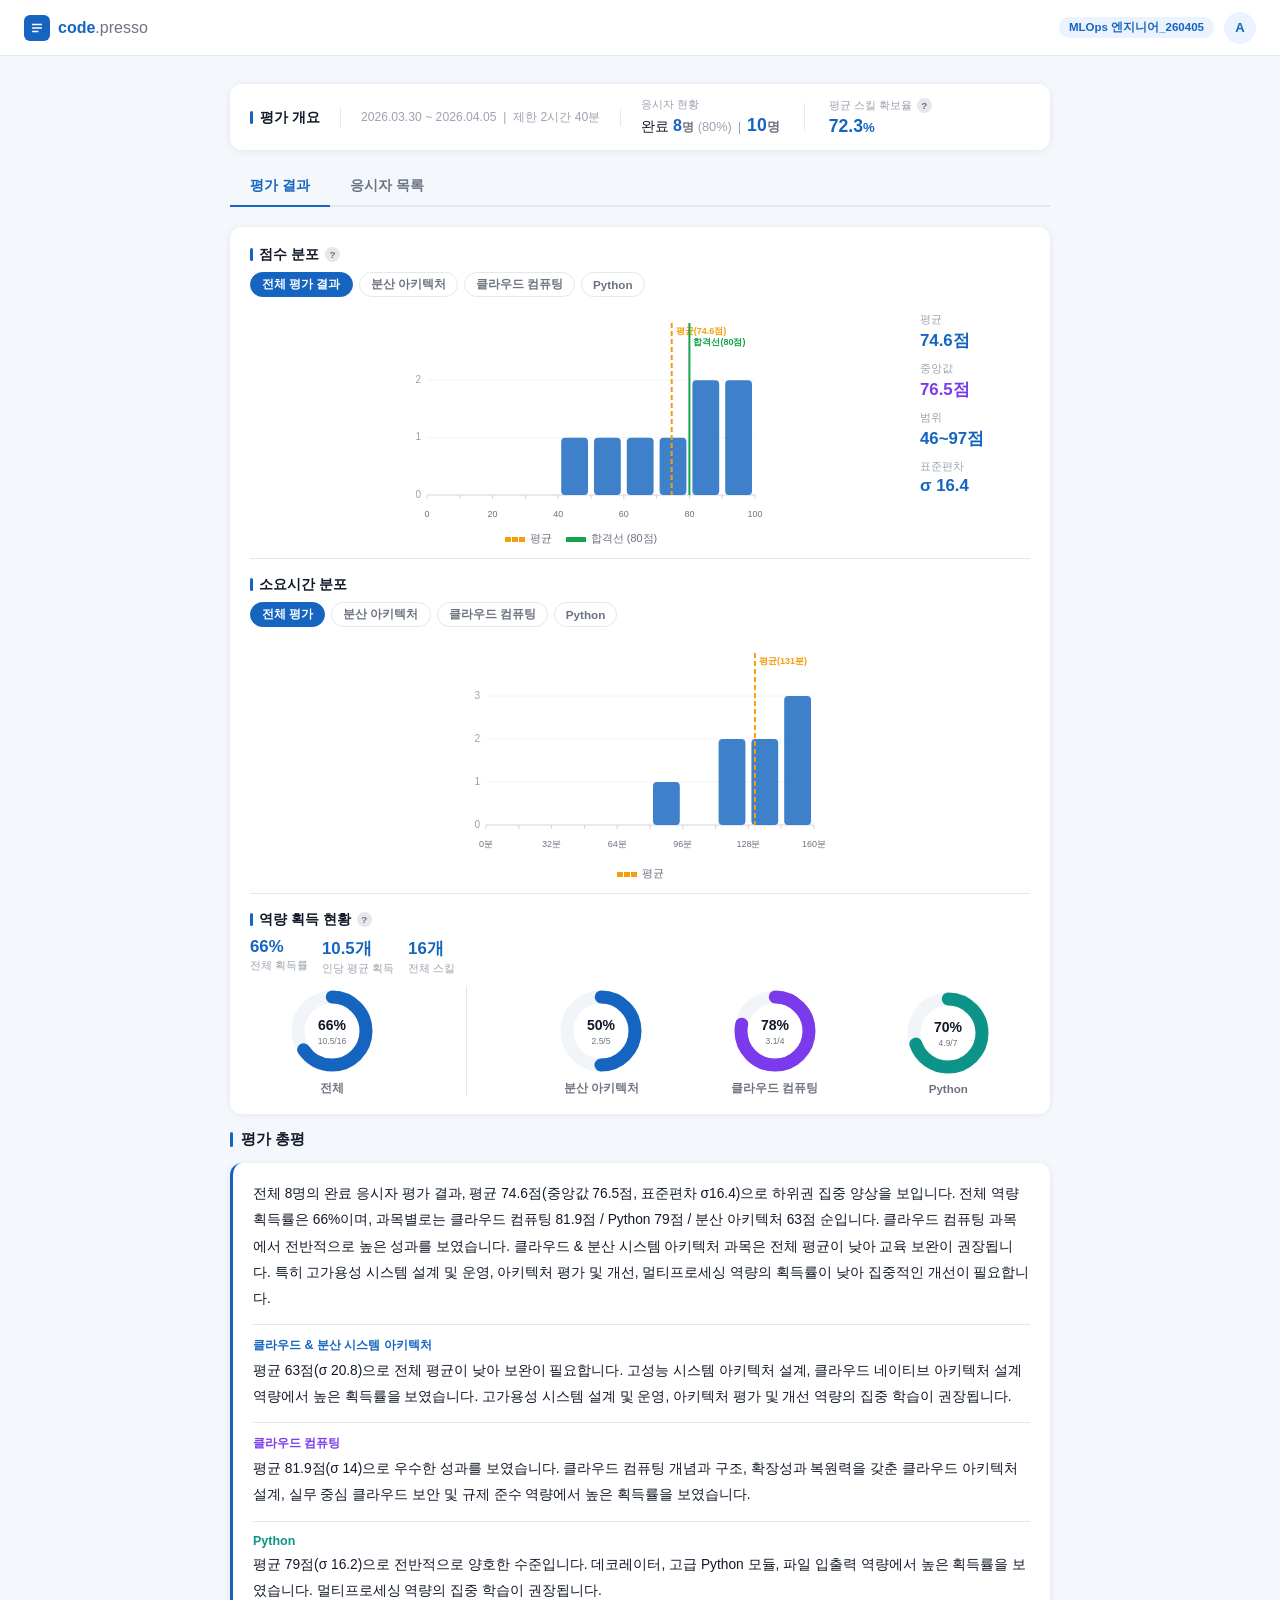
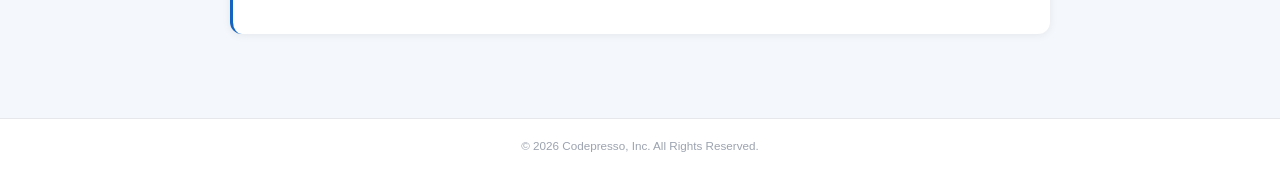
==== commit d20cbcd7: "04-20 피드백 반영" ====
--- a/index.html
+++ b/index.html
@@ -109,7 +109,7 @@
       <div id="main-tab-examinees" class="main-tab-content" style="display:none;">
         <div class="table-card">
           <div class="table-controls">
-            <input type="text" class="search-input" placeholder="🔍  이름 또는 이메일 검색" id="search-input" oninput="renderTable()" />
+            <input type="text" class="search-input" placeholder="이름 또는 이메일 검색" id="search-input" oninput="renderTable()" />
             <div class="filter-tabs">
               <button class="filter-tab active" onclick="setFilter('all',this)">전체</button>
               <button class="filter-tab" onclick="setFilter('completed',this)">완료</button>
@@ -120,12 +120,21 @@
               <option value="rate">스킬확보율순</option>
               <option value="time">소요시간순</option>
             </select>
+            <label style="display:flex; align-items:center; gap:6px; font-size:0.8rem; color:var(--text-sub); white-space:nowrap;">
+              표시 인원
+              <select class="sort-select" id="rows-per-page" onchange="setRowsPerPage(this.value)">
+                <option value="5">5명</option>
+                <option value="10">10명</option>
+                <option value="20">20명</option>
+              </select>
+            </label>
           </div>
           <table>
             <thead>
               <tr>
                 <th>응시자</th>
                 <th>상태</th>
+                <th>평가일자</th>
                 <th>총점</th>
                 <th>스킬 확보율</th>
                 <th>소요시간</th>
@@ -194,22 +203,18 @@
       <div class="sec-title" id="d-track-title">트랙 세부 내용</div>
       <div class="summary-4">
         <div class="summary-card">
-          <div class="sc-icon">📝</div>
           <div class="sc-value" id="d-score" style="color:var(--primary);">55<small>/100</small></div>
           <div class="sc-label">트랙 점수</div>
         </div>
         <div class="summary-card">
-          <div class="sc-icon">💡</div>
           <div class="sc-value" id="d-rate" style="color:var(--partial);">47.8<small>%</small></div>
           <div class="sc-label">스킬 확보율</div>
         </div>
         <div class="summary-card">
-          <div class="sc-icon">⏱</div>
           <div class="sc-value" id="d-time" style="color:var(--text); font-size:1.5rem;">08:20</div>
           <div class="sc-label">소요시간</div>
         </div>
         <div class="summary-card">
-          <div class="sc-icon">📊</div>
           <div class="sc-value" id="d-vs-avg" style="color:var(--primary);">-</div>
           <div class="sc-label">전체 평균 대비</div>
           <div class="sc-sub" id="d-vs-avg-sub" style="font-size:0.7rem; color:var(--text-mute); margin-top:4px;"></div>
--- a/css/style.css
+++ b/css/style.css
@@ -803,6 +803,14 @@
   font-size: 0.82rem; line-height: 1.75; color: var(--text-sub);
 }
 
+/* ── 트랙 탭 반복 헤더 (화면: 투명 구조, 인쇄: 매 페이지 반복) ── */
+.print-track-table { display: contents; }
+.print-track-table > thead { display: none; }
+.print-track-table > tbody,
+.print-track-table > tbody > tr,
+.print-track-table > tbody > tr > td { display: contents; }
+.print-track-title { display: none; }
+
 /* ── 정보 아이콘 툴팁 ── */
 .info-icon {
   display: inline-flex;
@@ -854,7 +862,15 @@
 
 /* ── @media print ── */
 @media print {
-  @page { margin: 15mm 12mm; size: A4 portrait; }
+  @page {
+    margin: 15mm 12mm 20mm;
+    size: A4 portrait;
+    @bottom-center {
+      content: counter(page) " / " counter(pages);
+      font-size: 9pt;
+      color: #9CA3AF;
+    }
+  }
 
   * { -webkit-print-color-adjust: exact !important; print-color-adjust: exact !important; }
 
@@ -912,4 +928,21 @@
 
   /* 정보 아이콘 숨김 */
   .info-icon { display: none !important; }
-}
+
+  /* 트랙 반복 헤더 */
+  .print-track-table { display: table !important; width: 100%; border-collapse: collapse; }
+  .print-track-table > thead { display: table-header-group !important; }
+  .print-track-table > thead > tr { display: table-row !important; }
+  .print-track-table > thead > tr > td { display: table-cell !important; padding-bottom: 10px; }
+  .print-track-table > tbody { display: table-row-group !important; }
+  .print-track-table > tbody > tr { display: table-row !important; }
+  .print-track-table > tbody > tr > td { display: table-cell !important; width: 100%; }
+  .print-track-title {
+    display: block !important;
+    font-size: 0.95rem; font-weight: 800;
+    color: var(--primary);
+    border-bottom: 2px solid var(--primary);
+    padding-bottom: 8px;
+  }
+
+}
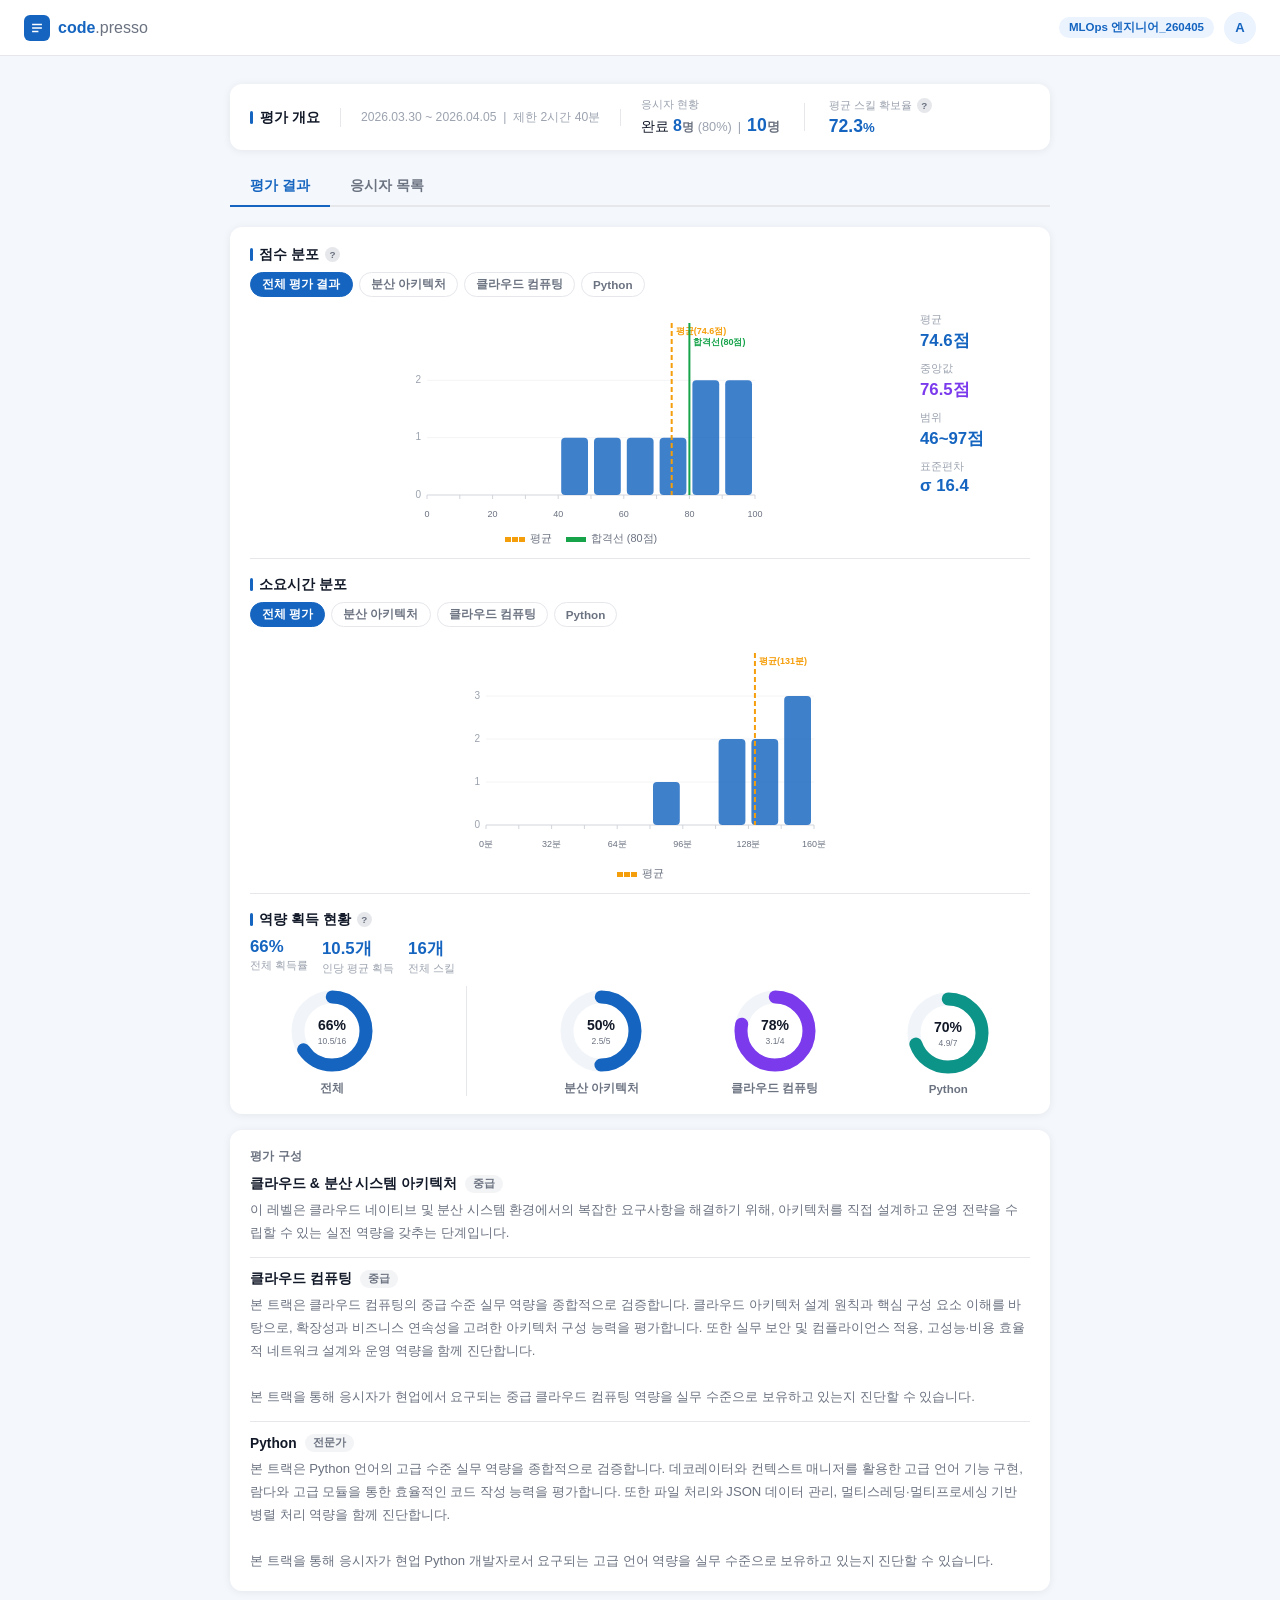
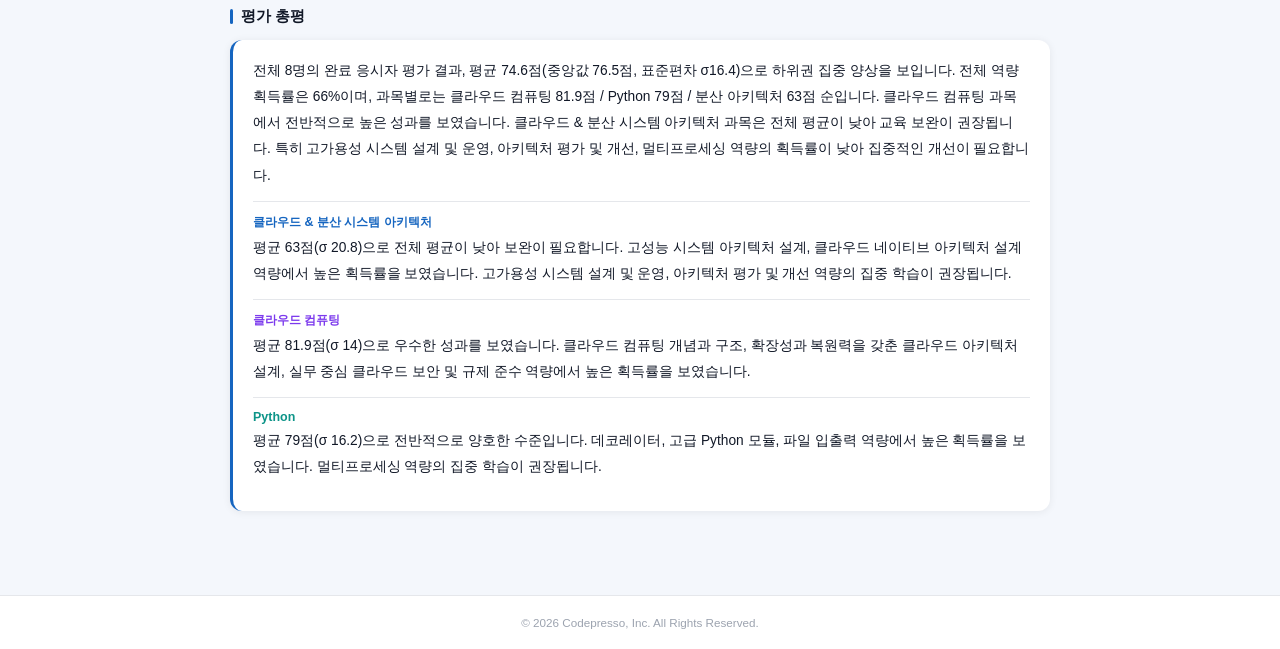
==== commit 8feff42e: "피드백 반영" ====
--- a/index.html
+++ b/index.html
@@ -100,6 +100,9 @@
           <div class="donut-row" id="ins-skill-donuts"></div>
         </div>
 
+        <!-- 평가 구성 -->
+        <div class="compare-card" style="margin-bottom:16px;" id="ins-eval-config"></div>
+
         <!-- 평가 총평 (전체 평가 기반) -->
         <div class="sec-title">평가 총평</div>
         <div class="comment-box" id="ins-group-assessment"></div>
--- a/css/style.css
+++ b/css/style.css
@@ -930,13 +930,13 @@
   .info-icon { display: none !important; }
 
   /* 트랙 반복 헤더 */
-  .print-track-table { display: table !important; width: 100%; border-collapse: collapse; }
-  .print-track-table > thead { display: table-header-group !important; }
-  .print-track-table > thead > tr { display: table-row !important; }
-  .print-track-table > thead > tr > td { display: table-cell !important; padding-bottom: 10px; }
-  .print-track-table > tbody { display: table-row-group !important; }
-  .print-track-table > tbody > tr { display: table-row !important; }
-  .print-track-table > tbody > tr > td { display: table-cell !important; width: 100%; }
+  .print-track-table { display: table !important; width: 100%; border-collapse: collapse; border: none; }
+  .print-track-table > thead { display: table-header-group !important; border: none !important; }
+  .print-track-table > thead > tr { display: table-row !important; border: none !important; }
+  .print-track-table > thead > tr > td { display: table-cell !important; padding-bottom: 10px; border: none !important; }
+  .print-track-table > tbody { display: table-row-group !important; border: none !important; }
+  .print-track-table > tbody > tr { display: table-row !important; border: none !important; }
+  .print-track-table > tbody > tr > td { display: table-cell !important; width: 100%; border: none !important; padding-top: 0 !important; }
   .print-track-title {
     display: block !important;
     font-size: 0.95rem; font-weight: 800;
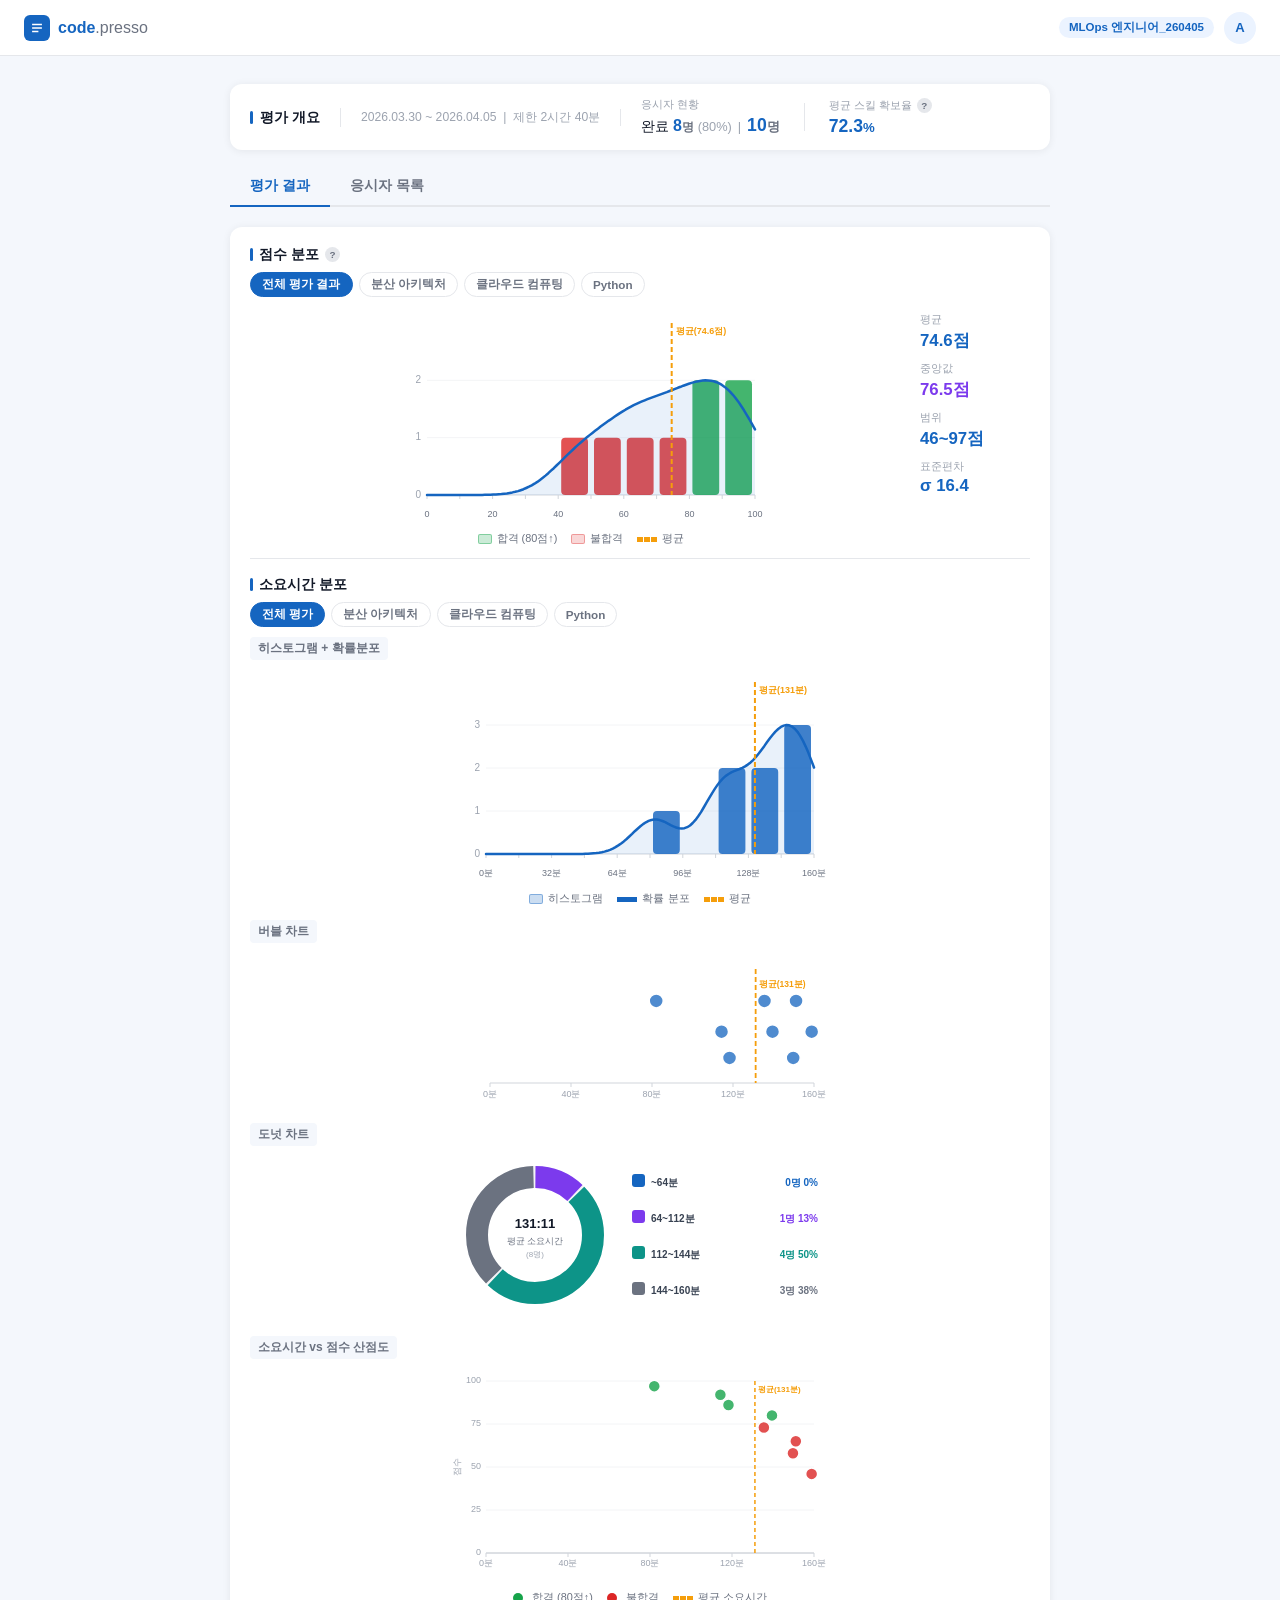
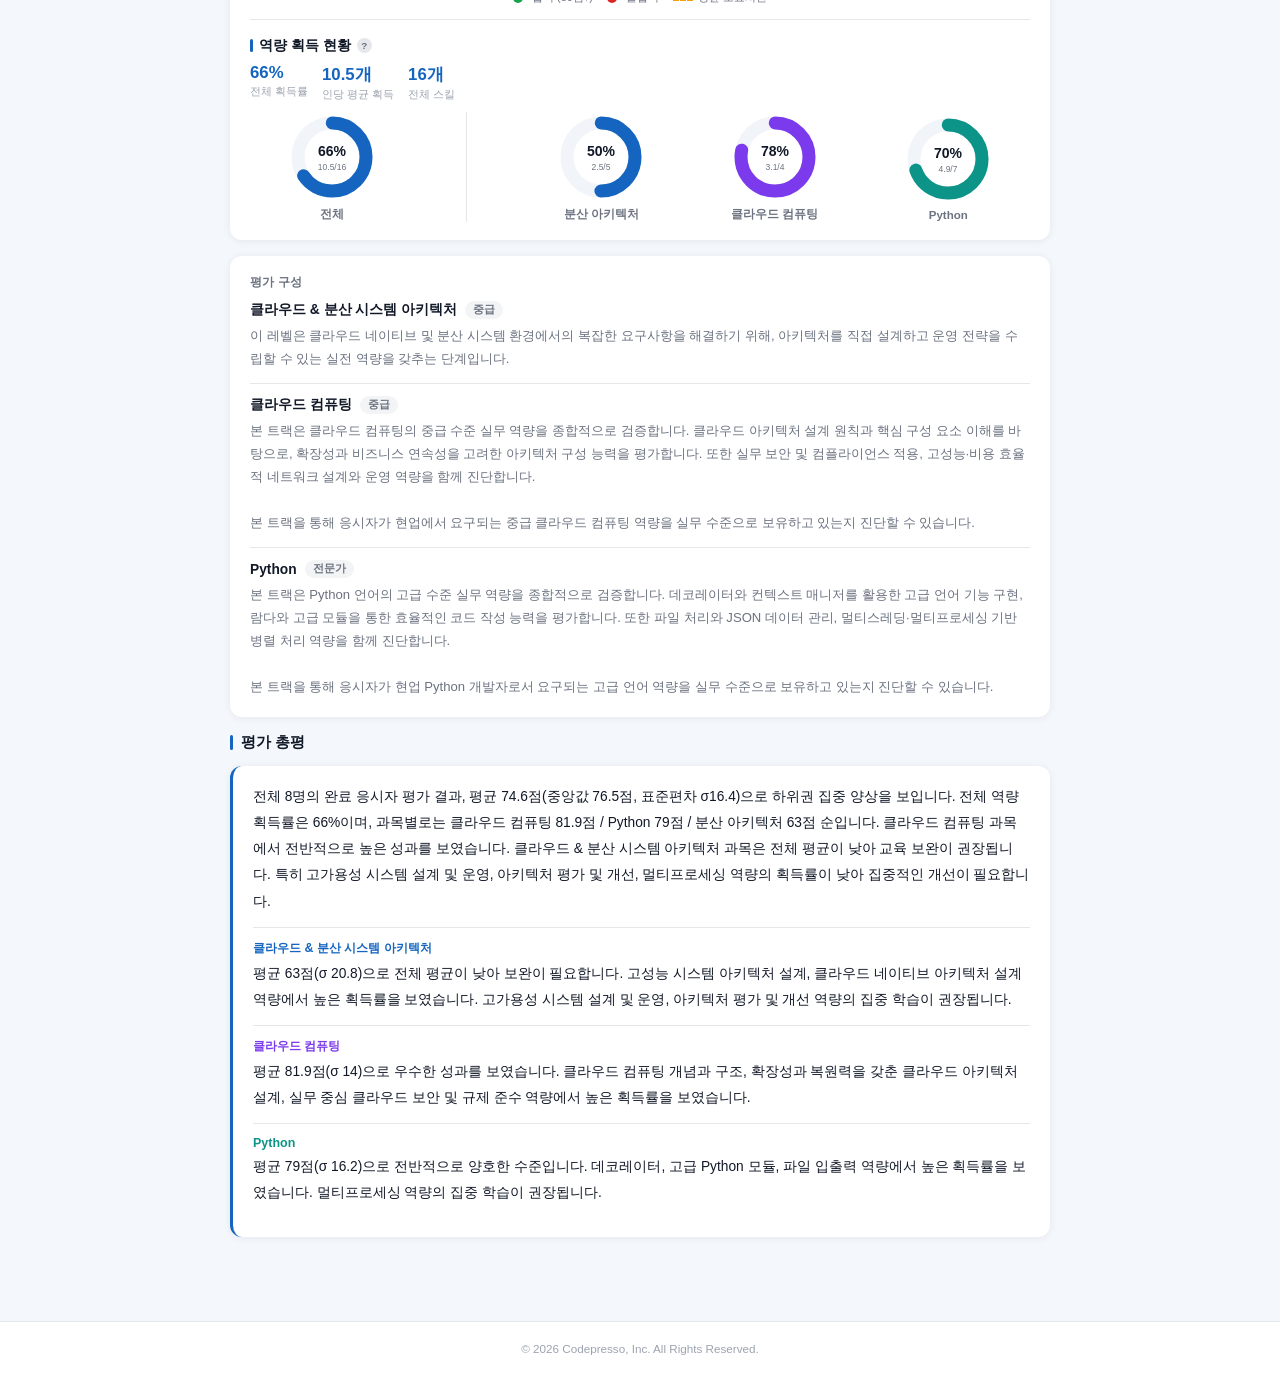
==== commit 17f54b5e: "피드백 반영" ====
--- a/index.html
+++ b/index.html
@@ -4,7 +4,7 @@
   <meta charset="UTF-8" />
   <meta name="viewport" content="width=device-width, initial-scale=1.0" />
   <title>평가 관리 대시보드 | code.presso</title>
-  <link rel="stylesheet" href="css/style.css" />
+  <link rel="stylesheet" href="css/style.css?v=20260423f" />
 </head>
 <body>
 <div class="app">
@@ -72,10 +72,13 @@
               <svg id="ins-score-curve" class="chart-svg" height="170" viewBox="0 0 380 170"></svg>
               <div class="kde-legend" style="margin-top:5px; margin-bottom:12px;">
                 <div class="kde-legend-item">
-                  <span class="kde-leg-line" style="border-color:#F59E0B; border-style:dashed;"></span>평균
+                  <span class="kde-leg-bar" style="background:rgba(22,163,74,0.22);border:1px solid rgba(22,163,74,0.4);"></span>합격 (80점↑)
                 </div>
                 <div class="kde-legend-item">
-                  <span class="kde-leg-line" style="border-color:#16A34A; border-style:solid;"></span>합격선 (80점)
+                  <span class="kde-leg-bar" style="background:rgba(220,38,38,0.18);border:1px solid rgba(220,38,38,0.35);"></span>불합격
+                </div>
+                <div class="kde-legend-item">
+                  <span class="kde-leg-line" style="border-color:#F59E0B; border-style:dashed;"></span>평균
                 </div>
               </div>
             </div>
@@ -86,11 +89,32 @@
           <!-- 소요시간 분포 -->
           <div class="insight-header">소요시간 분포</div>
           <div class="ins-tab-group" id="ins-time-tabs"></div>
-          <svg id="ins-time-chart" class="chart-svg" style="margin-bottom:10px;"></svg>
-          <div class="kde-legend" style="margin-bottom:12px;">
+
+          <div class="time-chart-label">히스토그램 + 확률분포</div>
+          <svg id="ins-time-chart" class="chart-svg" style="margin-bottom:4px;"></svg>
+          <div class="kde-legend" style="margin-bottom:14px;">
+            <div class="kde-legend-item">
+              <span class="kde-leg-bar" style="background:rgba(21,101,192,0.22);border:1px solid rgba(21,101,192,0.4);"></span>히스토그램
+            </div>
+            <div class="kde-legend-item">
+              <span class="kde-leg-line" style="border-color:#1565C0; border-style:solid;"></span>확률 분포
+            </div>
             <div class="kde-legend-item">
               <span class="kde-leg-line" style="border-color:#F59E0B; border-style:dashed;"></span>평균
             </div>
+          </div>
+
+          <div class="time-chart-label">버블 차트</div>
+          <svg id="ins-time-bubble" class="chart-svg" style="margin-bottom:4px;"></svg>
+          <div class="time-chart-label">도넛 차트</div>
+          <svg id="ins-time-donut" class="chart-svg" style="margin-bottom:14px;"></svg>
+
+          <div class="time-chart-label">소요시간 vs 점수 산점도</div>
+          <svg id="ins-time-scatter" class="chart-svg" style="margin-bottom:4px;"></svg>
+          <div class="kde-legend" style="margin-bottom:14px;">
+            <div class="kde-legend-item"><span style="display:inline-block;width:10px;height:10px;border-radius:50%;background:#16A34A;margin-right:4px;"></span>합격 (80점↑)</div>
+            <div class="kde-legend-item"><span style="display:inline-block;width:10px;height:10px;border-radius:50%;background:#DC2626;margin-right:4px;"></span>불합격</div>
+            <div class="kde-legend-item"><span class="kde-leg-line" style="border-color:#F59E0B;border-style:dashed;"></span>평균 소요시간</div>
           </div>
           <!-- 구분선 -->
           <div style="border-top:1px solid var(--border); margin:0 0 16px;"></div>
@@ -141,8 +165,7 @@
                 <th>총점</th>
                 <th>스킬 확보율</th>
                 <th>소요시간</th>
-                <th>이상행동</th>
-                <th></th>
+                <th>결과</th>
               </tr>
             </thead>
             <tbody id="examinee-tbody"></tbody>
@@ -193,6 +216,7 @@
       <div id="ptab-1" class="person-tab-content" style="display:none;"></div>
       <div id="ptab-2" class="person-tab-content" style="display:none;"></div>
       <div id="ptab-3" class="person-tab-content" style="display:none;"></div>
+      <div id="ptab-4" class="person-tab-content" style="display:none;"></div>
     </div><!-- /page-person -->
 
 
@@ -303,6 +327,20 @@
     </div>
   </div>
 
+  <!-- ── 답안 확인 드로어 ── -->
+  <div id="answers-overlay" class="answers-overlay" style="display:none;" onclick="closeAnswersDrawer(event)">
+    <div class="answers-drawer">
+      <div class="answers-drawer-header">
+        <div>
+          <div class="answers-drawer-title">답안 확인</div>
+          <div class="answers-drawer-track" id="answers-drawer-track"></div>
+        </div>
+        <button class="answers-drawer-close" onclick="closeAnswersDrawer()">✕</button>
+      </div>
+      <div class="answers-drawer-body" id="answers-drawer-body"></div>
+    </div>
+  </div>
+
 </div><!-- /app -->
 
 <script src="js/data.js?v=20260417a"></script>
--- a/css/style.css
+++ b/css/style.css
@@ -263,6 +263,31 @@
   transition: background 0.12s;
 }
 .td-btn:hover { background: var(--primary-bg); }
+.td-expand-btn {
+  margin-left: 4px; padding: 5px 8px;
+  border: 1px solid var(--border); border-radius: 6px;
+  background: transparent; color: var(--text-sub);
+  font-size: 0.72rem; cursor: pointer; transition: background 0.12s;
+}
+.td-expand-btn:hover { background: var(--bg); }
+.track-detail-row td { padding: 0 !important; }
+.track-detail-table {
+  width: 100%; border-collapse: collapse; font-size: 0.82rem;
+  border-top: 2px solid var(--primary-bg);
+}
+.track-detail-table thead tr { background: #F0F5FF; }
+.track-detail-table th {
+  padding: 10px 16px; text-align: center; font-size: 0.7rem;
+  font-weight: 700; color: var(--text-sub); white-space: nowrap;
+  letter-spacing: 0.03em; text-transform: uppercase;
+}
+.track-detail-table tbody tr { background: #fff; transition: background 0.1s; }
+.track-detail-table tbody tr:hover { background: #F8FBFF; }
+.track-detail-table td {
+  padding: 13px 16px; border-top: 1px solid #F3F4F6;
+  white-space: nowrap; color: var(--text); vertical-align: middle;
+  line-height: 1.5; text-align: center;
+}
 
 /* ── 개인 페이지 헤더 ── */
 .person-header {
@@ -446,6 +471,11 @@
 .insight-header::before {
   content: ''; display: inline-block; width: 3px; height: 13px;
   background: var(--primary); border-radius: 2px; flex-shrink: 0;
+}
+.time-chart-label {
+  font-size: 0.75rem; font-weight: 700; color: var(--text-sub);
+  margin: 0 0 6px; padding: 3px 8px;
+  background: var(--bg); border-radius: 4px; display: inline-block;
 }
 .insight-stats {
   display: flex; gap: 14px; flex-wrap: wrap; margin-bottom: 10px;
@@ -621,6 +651,7 @@
 .kde-legend { display:flex; gap:14px; justify-content:center; margin-top:6px; }
 .kde-legend-item { display:flex; align-items:center; gap:5px; font-size:0.68rem; color:var(--text-sub); }
 .kde-leg-line { display:inline-block; width:20px; border-top-width:2px; flex-shrink:0; }
+.kde-leg-bar  { display:inline-block; width:14px; height:10px; border-radius:2px; flex-shrink:0; }
 
 /* ── 레이더 (dual) ── */
 .radar-wrap { position:relative; display:inline-block; }
@@ -861,6 +892,158 @@
 .info-tip strong { color: #fff; font-weight: 600; }
 
 /* ── @media print ── */
+/* ══════════════════════════════
+   답안 확인 드로어
+══════════════════════════════ */
+.answers-open-btn {
+  font-size: 0.76rem; font-weight: 700;
+  color: var(--primary);
+  background: var(--primary-bg);
+  border: 1px solid var(--primary);
+  border-radius: 6px;
+  padding: 4px 12px;
+  cursor: pointer;
+  white-space: nowrap;
+  flex-shrink: 0;
+}
+.answers-open-btn:hover { background: #D6E8FF; }
+
+.answers-overlay {
+  position: fixed; inset: 0;
+  background: rgba(0,0,0,0.35);
+  z-index: 300;
+  align-items: stretch;
+  justify-content: flex-end;
+}
+.answers-drawer {
+  width: 700px; max-width: 94vw;
+  background: var(--card);
+  height: 100%;
+  display: flex; flex-direction: column;
+  box-shadow: -4px 0 32px rgba(0,0,0,0.18);
+  animation: drawerSlideIn .22s ease;
+  overflow: hidden;
+}
+@keyframes drawerSlideIn {
+  from { transform: translateX(100%); }
+  to   { transform: translateX(0); }
+}
+.answers-drawer-header {
+  display: flex; align-items: flex-start; justify-content: space-between;
+  padding: 20px 20px 14px;
+  border-bottom: 1px solid var(--border);
+  flex-shrink: 0;
+  background: var(--card);
+}
+.answers-drawer-title {
+  font-size: 1rem; font-weight: 800; color: var(--text);
+  margin-bottom: 3px;
+}
+.answers-drawer-track {
+  font-size: 0.78rem; color: var(--text-sub);
+}
+.answers-drawer-close {
+  background: none; border: none; cursor: pointer;
+  font-size: 1rem; color: var(--text-sub);
+  padding: 2px 4px; border-radius: 4px;
+  line-height: 1;
+  flex-shrink: 0;
+}
+.answers-drawer-close:hover { background: var(--bg); color: var(--text); }
+.answers-drawer-body {
+  flex: 1; overflow-y: auto;
+  padding: 16px;
+  display: flex; flex-direction: column; gap: 10px;
+}
+
+/* print-only 섹션은 화면에서 숨김 */
+.print-sa-section { display: none; }
+#ptab-4 { display: none; }
+
+.code-split {
+  display: grid;
+  grid-template-columns: 1fr 1fr;
+  gap: 8px;
+}
+.code-panel-label {
+  font-size: 0.72rem; font-weight: 700;
+  margin-bottom: 4px;
+}
+
+.answer-card {
+  background: var(--card);
+  border: 1px solid var(--border);
+  border-radius: var(--radius-sm);
+  padding: 14px 16px;
+  margin-bottom: 10px;
+}
+.answer-card:last-child { margin-bottom: 0; }
+
+.answer-card-meta {
+  display: flex; align-items: center; gap: 8px;
+  margin-bottom: 8px;
+}
+.answer-qnum {
+  font-size: 0.82rem; font-weight: 800; color: var(--primary);
+}
+.answer-type-badge {
+  font-size: 0.70rem; font-weight: 700;
+  padding: 2px 8px; border-radius: 99px;
+}
+.answer-skill-tag {
+  font-size: 0.75rem; color: var(--text-sub);
+  background: var(--bg); border: 1px solid var(--border);
+  border-radius: 6px; padding: 1px 8px;
+}
+
+.answer-question {
+  font-size: 0.83rem; line-height: 1.65;
+  color: var(--text); margin-bottom: 8px;
+  font-weight: 500;
+}
+
+.answer-options {
+  display: flex; flex-direction: column; gap: 4px;
+  margin-bottom: 8px;
+}
+.answer-option {
+  font-size: 0.80rem; color: var(--text-sub);
+  padding: 4px 10px; border-radius: 6px;
+  border: 1px solid transparent;
+  background: var(--bg);
+}
+.answer-option-selected {
+  background: var(--primary-bg);
+  border-color: var(--primary);
+  color: var(--primary);
+  font-weight: 700;
+}
+
+.answer-divider {
+  border-top: 1px solid var(--border);
+  margin: 10px 0;
+}
+.answer-response-label {
+  font-size: 0.73rem; font-weight: 700;
+  color: var(--text-mute); margin-bottom: 6px;
+  text-transform: uppercase; letter-spacing: 0.04em;
+}
+.answer-text {
+  font-size: 0.82rem; line-height: 1.75; color: var(--text-sub);
+}
+.answer-code {
+  font-family: 'Consolas', 'Menlo', 'Monaco', monospace;
+  font-size: 0.77rem; line-height: 1.7;
+  background: #F8FAFC;
+  border: 1px solid var(--border);
+  border-radius: 6px;
+  padding: 12px 14px;
+  overflow-x: auto;
+  white-space: pre;
+  color: #1E293B;
+  margin: 0;
+}
+
 @media print {
   @page {
     margin: 15mm 12mm 20mm;
@@ -881,7 +1064,8 @@
   .behavior-btn, .table-controls,
   .pagination, footer,
   .ins-tab-group, #ins-time-tabs,
-  #behavior-modal, .person-tab-nav { display: none !important; }
+  #behavior-modal, .person-tab-nav,
+  .answers-open-btn, .answers-overlay { display: none !important; }
 
   /* 레이아웃 */
   .app { padding-top: 0; }
@@ -891,30 +1075,64 @@
   #page-main, #page-detail { display: none !important; }
   #page-person { display: block !important; }
 
-  /* 모든 탭 콘텐츠 표시 */
+  /* 모든 탭 콘텐츠 표시 — ptab-4는 ID specificity 때문에 명시적으로 표시 */
   .person-tab-content { display: block !important; }
-
-  /* 트랙 탭은 새 페이지에서 시작 */
+  #ptab-4 { display: block !important; }
+
+  /* 트랙·부정행위 탭은 새 페이지에서 시작 */
   #ptab-1 { break-before: page; }
   #ptab-2 { break-before: page; }
   #ptab-3 { break-before: page; }
-
-  /* 제목 뒤에서 페이지 끊기 방지 */
-  .sec-title, .ss-block-title, .track-desc-header { break-after: avoid; }
-
-  /* 카드 내부 분리 방지 */
-  .compare-card, .comment-box, .track-desc-block,
-  .person-header, .donut-row { break-inside: avoid; }
-
-  /* 스킬 카드는 카드 안에서 끊기 방지, 카드 사이는 허용 */
-  .skill-detail-list { break-inside: auto; }
-  .skill-detail-card { break-inside: avoid; margin-bottom: 8px; }
-
-  /* 그림자 제거, 테두리 유지 */
-  .compare-card, .comment-box, .skill-detail-card,
-  .insight-card, .table-card, .track-desc-block {
+  #ptab-4 { break-before: page; }
+
+  /* 정적분석 print 섹션 */
+  .print-sa-section { display: block !important; margin-top: 16px; }
+
+  /* 부정행위 분석 */
+  .print-behavior-page { display: block !important; }
+  .sa-detail-toggle { display: none !important; }
+
+  /* ─ 페이지 끊기 ─
+     compare-card는 break-inside: auto 허용 (큰 카드가 통째로 밀리지 않도록)
+     단, 작은 단위(skill-card, 요약카드 내부 행)는 avoid 유지               */
+  .sec-title, .ss-block-title { break-after: avoid; }
+  .compare-card  { break-inside: auto; }
+  .comment-box   { break-inside: avoid; }
+  .donut-row, .person-header { break-inside: avoid; }
+  .skill-detail-list  { break-inside: auto; }
+  .skill-detail-card  { break-inside: avoid; }
+  .track-stat-grid    { break-inside: avoid; }
+  .print-sa-section > div { break-inside: avoid; }
+
+  /* ─ 간격 축소 ─ */
+  .compare-card {
+    margin-bottom: 8px !important;
+    padding: 10px 12px !important;
     box-shadow: none;
     border: 1px solid var(--border);
+  }
+  .comment-box {
+    margin-bottom: 8px !important;
+    padding: 10px 14px !important;
+    box-shadow: none;
+    border: 1px solid var(--border);
+  }
+  .skill-detail-card {
+    margin-bottom: 6px !important;
+    padding: 8px 10px !important;
+    box-shadow: none;
+    border: 1px solid var(--border);
+  }
+  .sec-title { margin-bottom: 6px !important; margin-top: 12px !important; }
+  .ss-block-title { margin-bottom: 8px !important; }
+  .ss-divider { margin: 8px 0 !important; }
+  .kde-outer { gap: 6px !important; }
+  .radar-center-wrap { gap: 4px !important; }
+  .skill-detail-list { gap: 0 !important; }
+
+  /* 그림자 제거 */
+  .insight-card, .table-card, .track-desc-block {
+    box-shadow: none; border: 1px solid var(--border);
   }
 
   /* 트랙 설명 완전히 표시 */
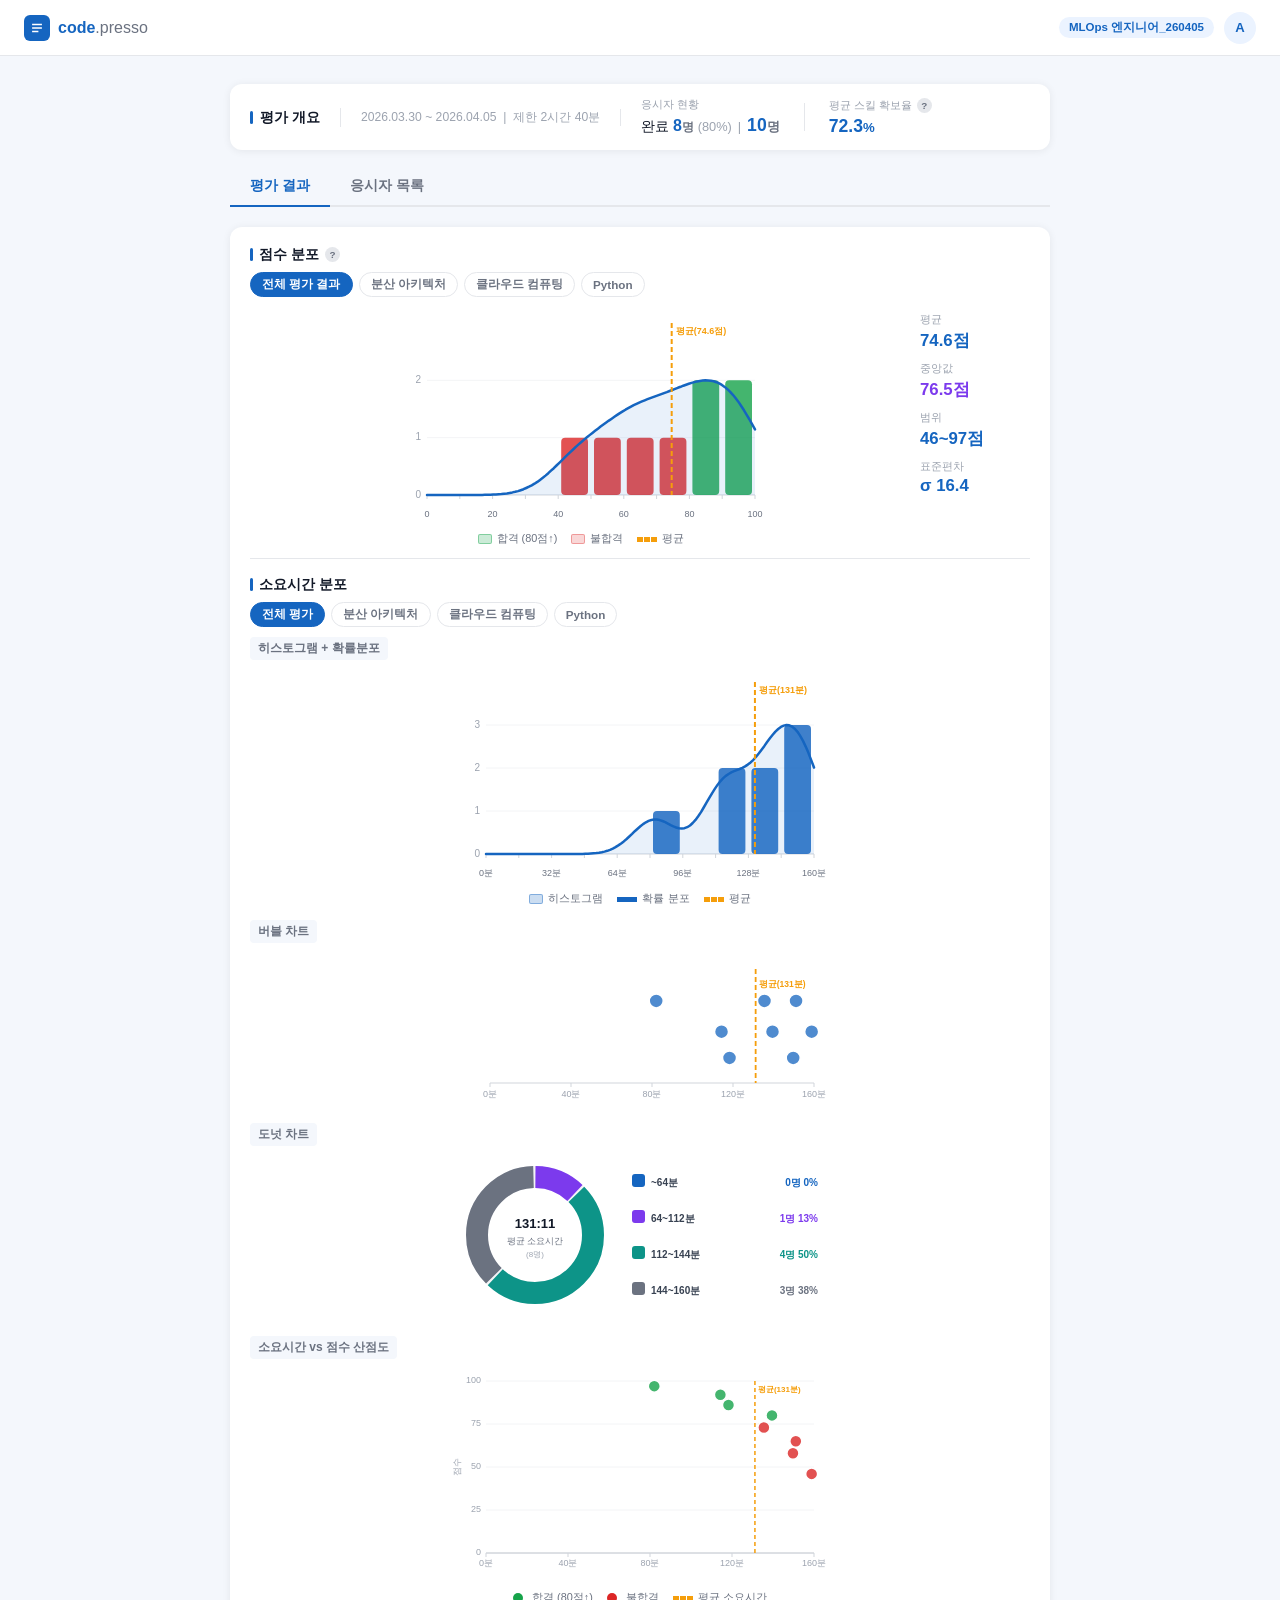
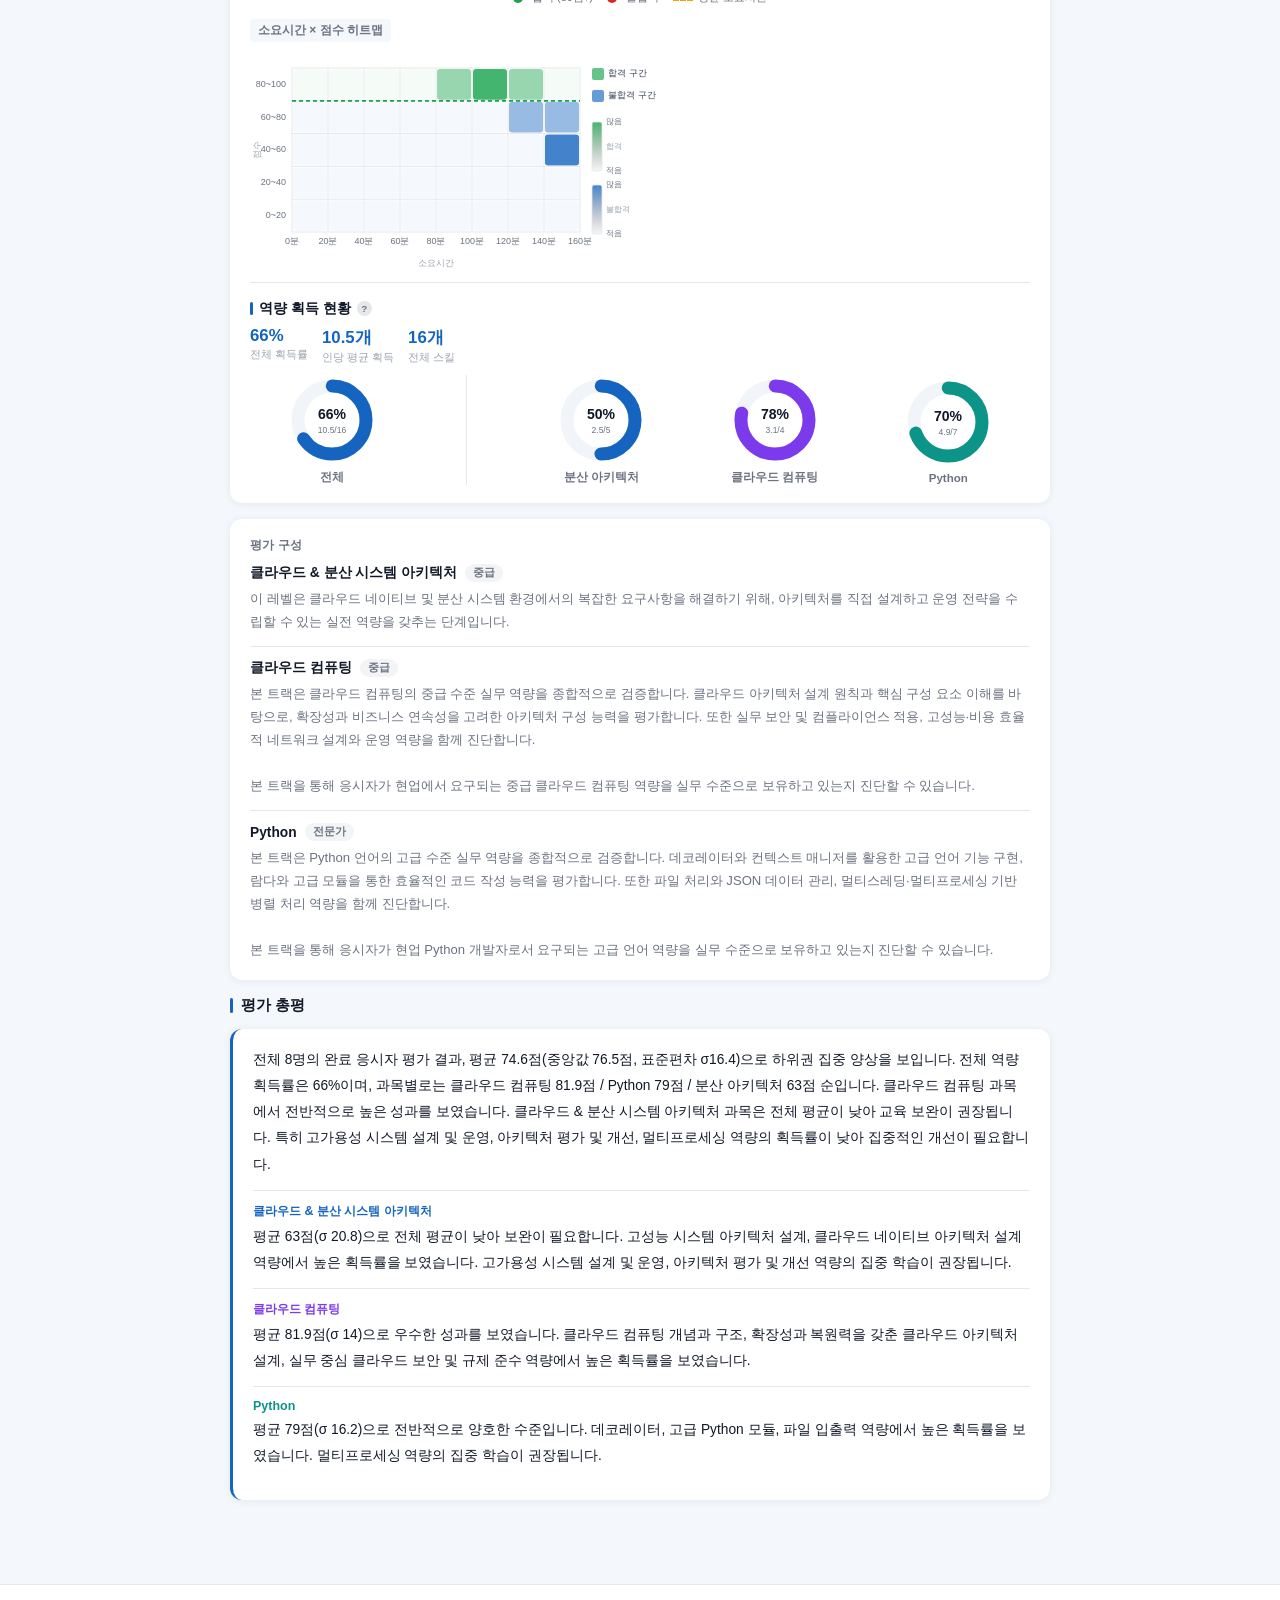
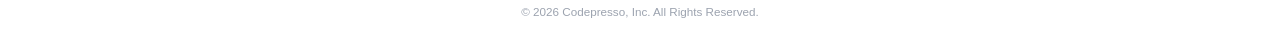
==== commit f064f5da: "소요 시간 그래프 추가" ====
--- a/index.html
+++ b/index.html
@@ -116,6 +116,9 @@
             <div class="kde-legend-item"><span style="display:inline-block;width:10px;height:10px;border-radius:50%;background:#DC2626;margin-right:4px;"></span>불합격</div>
             <div class="kde-legend-item"><span class="kde-leg-line" style="border-color:#F59E0B;border-style:dashed;"></span>평균 소요시간</div>
           </div>
+
+          <div class="time-chart-label">소요시간 × 점수 히트맵</div>
+          <svg id="ins-time-heatmap" class="chart-svg" style="margin-bottom:14px;"></svg>
           <!-- 구분선 -->
           <div style="border-top:1px solid var(--border); margin:0 0 16px;"></div>
           <!-- 하단: 역량 획득 현황 -->
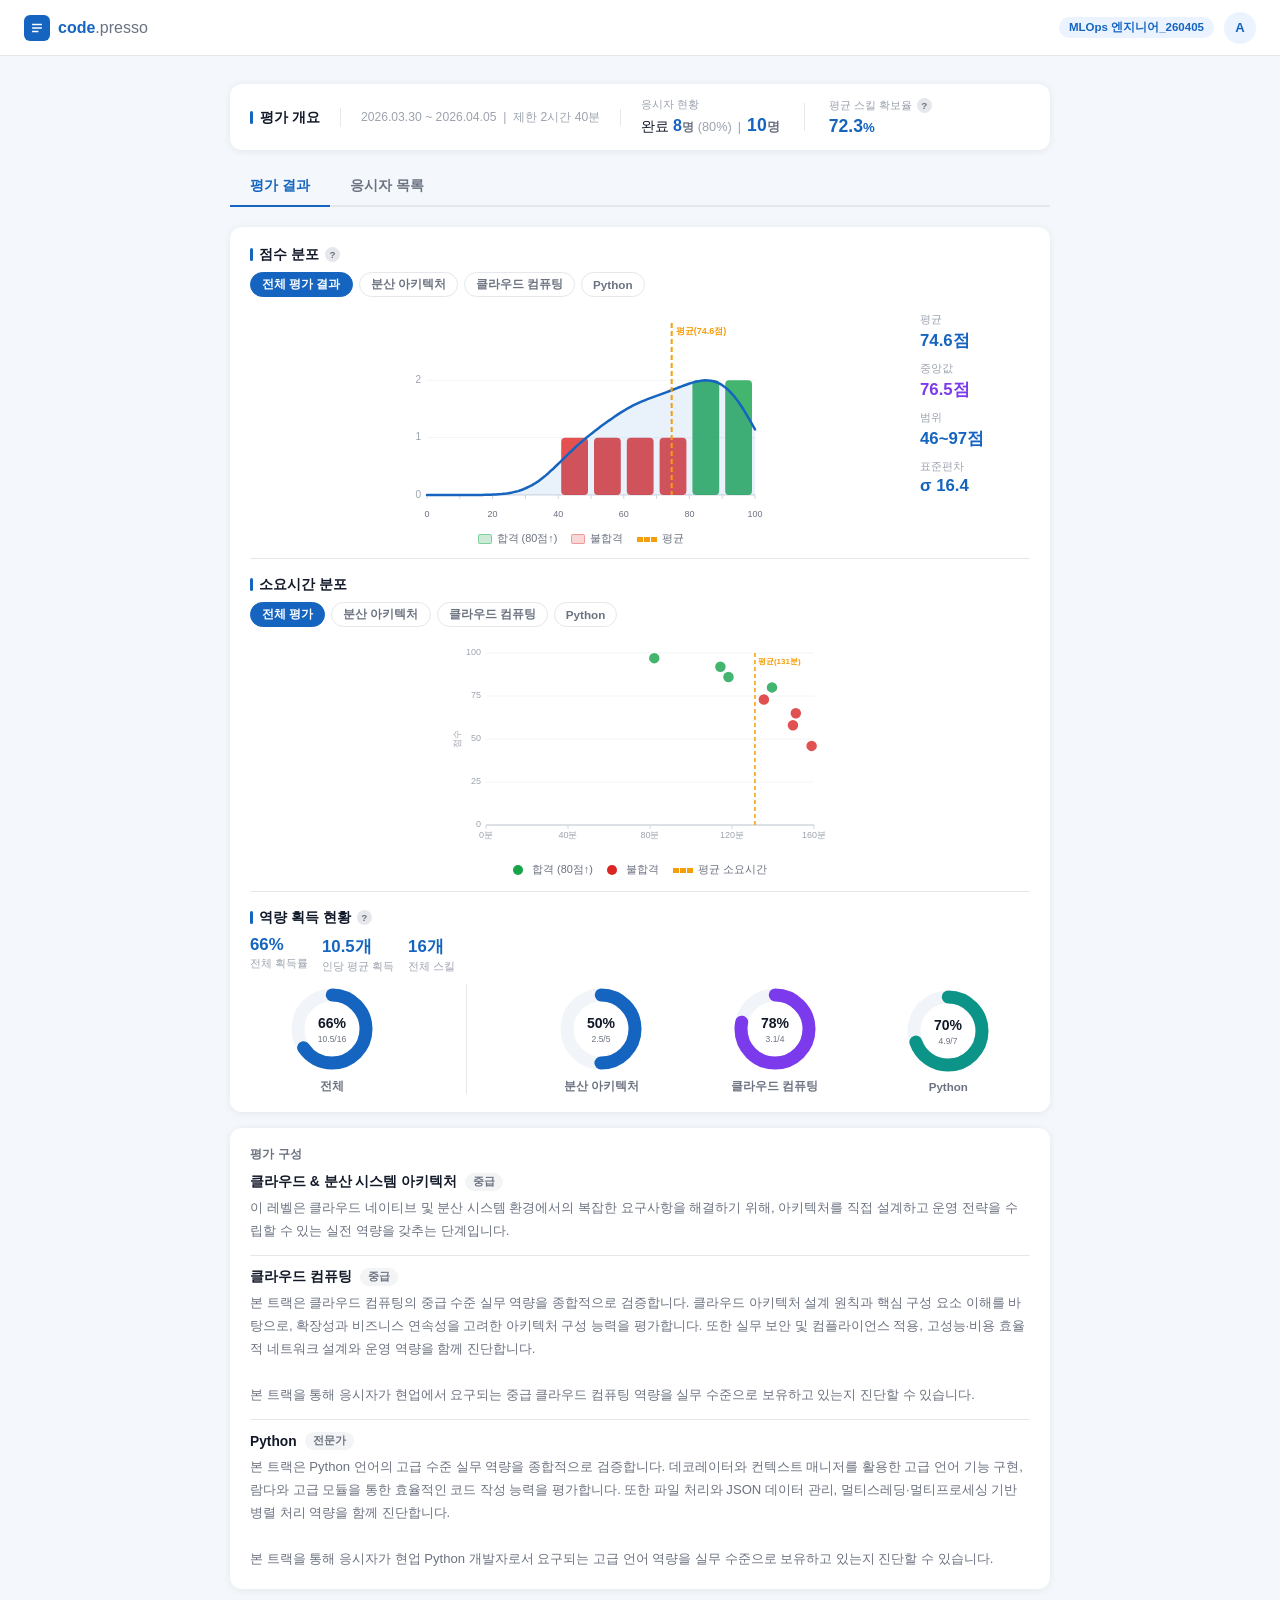
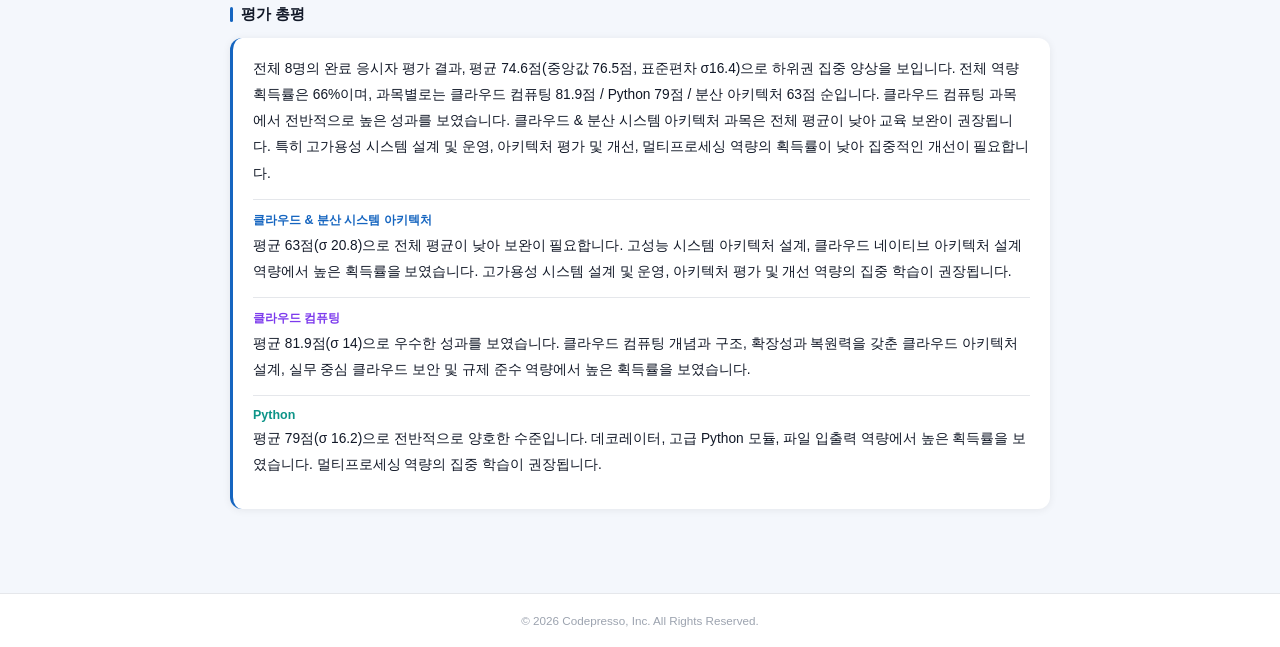
==== commit e2e3e501: "피드백 반영" ====
--- a/index.html
+++ b/index.html
@@ -90,35 +90,12 @@
           <div class="insight-header">소요시간 분포</div>
           <div class="ins-tab-group" id="ins-time-tabs"></div>
 
-          <div class="time-chart-label">히스토그램 + 확률분포</div>
-          <svg id="ins-time-chart" class="chart-svg" style="margin-bottom:4px;"></svg>
-          <div class="kde-legend" style="margin-bottom:14px;">
-            <div class="kde-legend-item">
-              <span class="kde-leg-bar" style="background:rgba(21,101,192,0.22);border:1px solid rgba(21,101,192,0.4);"></span>히스토그램
-            </div>
-            <div class="kde-legend-item">
-              <span class="kde-leg-line" style="border-color:#1565C0; border-style:solid;"></span>확률 분포
-            </div>
-            <div class="kde-legend-item">
-              <span class="kde-leg-line" style="border-color:#F59E0B; border-style:dashed;"></span>평균
-            </div>
-          </div>
-
-          <div class="time-chart-label">버블 차트</div>
-          <svg id="ins-time-bubble" class="chart-svg" style="margin-bottom:4px;"></svg>
-          <div class="time-chart-label">도넛 차트</div>
-          <svg id="ins-time-donut" class="chart-svg" style="margin-bottom:14px;"></svg>
-
-          <div class="time-chart-label">소요시간 vs 점수 산점도</div>
           <svg id="ins-time-scatter" class="chart-svg" style="margin-bottom:4px;"></svg>
           <div class="kde-legend" style="margin-bottom:14px;">
             <div class="kde-legend-item"><span style="display:inline-block;width:10px;height:10px;border-radius:50%;background:#16A34A;margin-right:4px;"></span>합격 (80점↑)</div>
             <div class="kde-legend-item"><span style="display:inline-block;width:10px;height:10px;border-radius:50%;background:#DC2626;margin-right:4px;"></span>불합격</div>
             <div class="kde-legend-item"><span class="kde-leg-line" style="border-color:#F59E0B;border-style:dashed;"></span>평균 소요시간</div>
           </div>
-
-          <div class="time-chart-label">소요시간 × 점수 히트맵</div>
-          <svg id="ins-time-heatmap" class="chart-svg" style="margin-bottom:14px;"></svg>
           <!-- 구분선 -->
           <div style="border-top:1px solid var(--border); margin:0 0 16px;"></div>
           <!-- 하단: 역량 획득 현황 -->
@@ -198,7 +175,6 @@
             <span id="p-email"></span>
             <span id="p-status"></span>
             <span id="p-date"></span>
-            <span id="p-time-meta"></span>
           </div>
         </div>
         <button class="behavior-btn" onclick="window.print()">PDF 발급</button>
--- a/css/style.css
+++ b/css/style.css
@@ -1045,6 +1045,8 @@
 }
 
 @media print {
+  .no-print { display: none !important; }
+
   @page {
     margin: 15mm 12mm 20mm;
     size: A4 portrait;
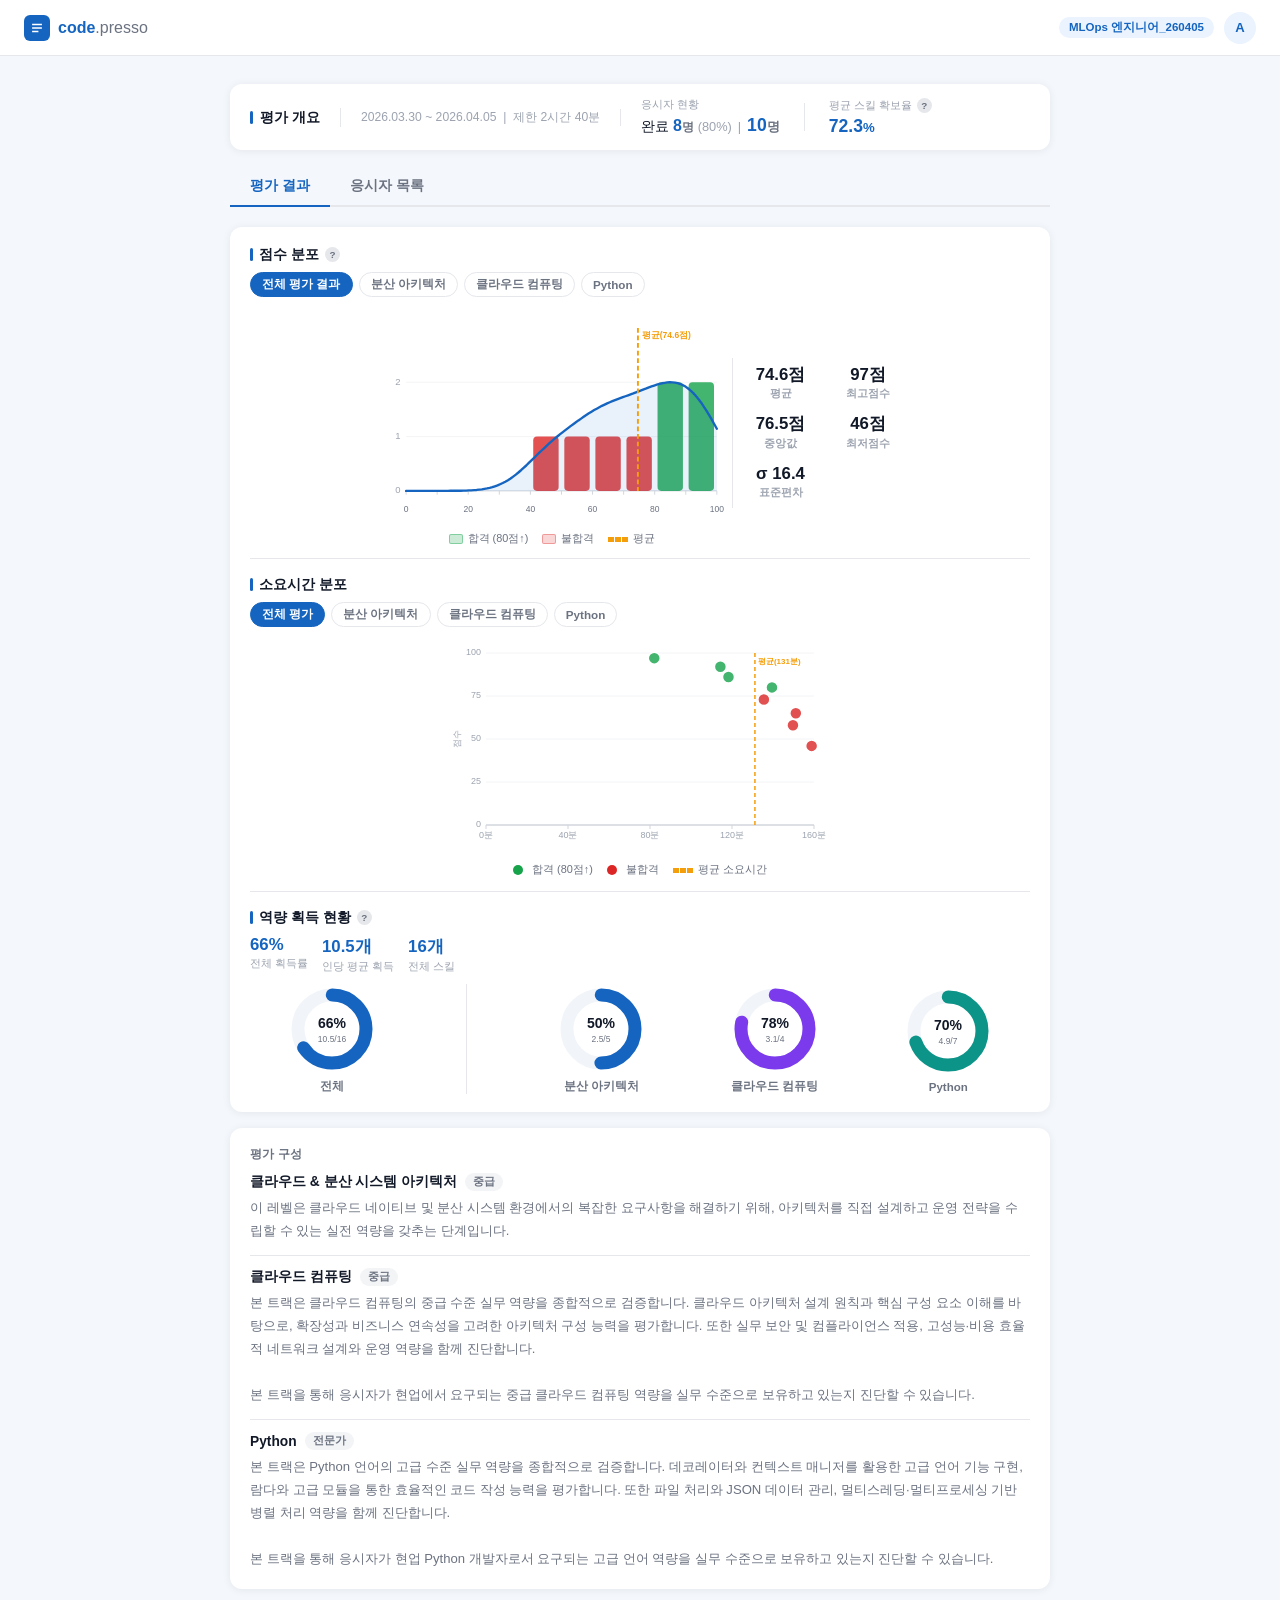
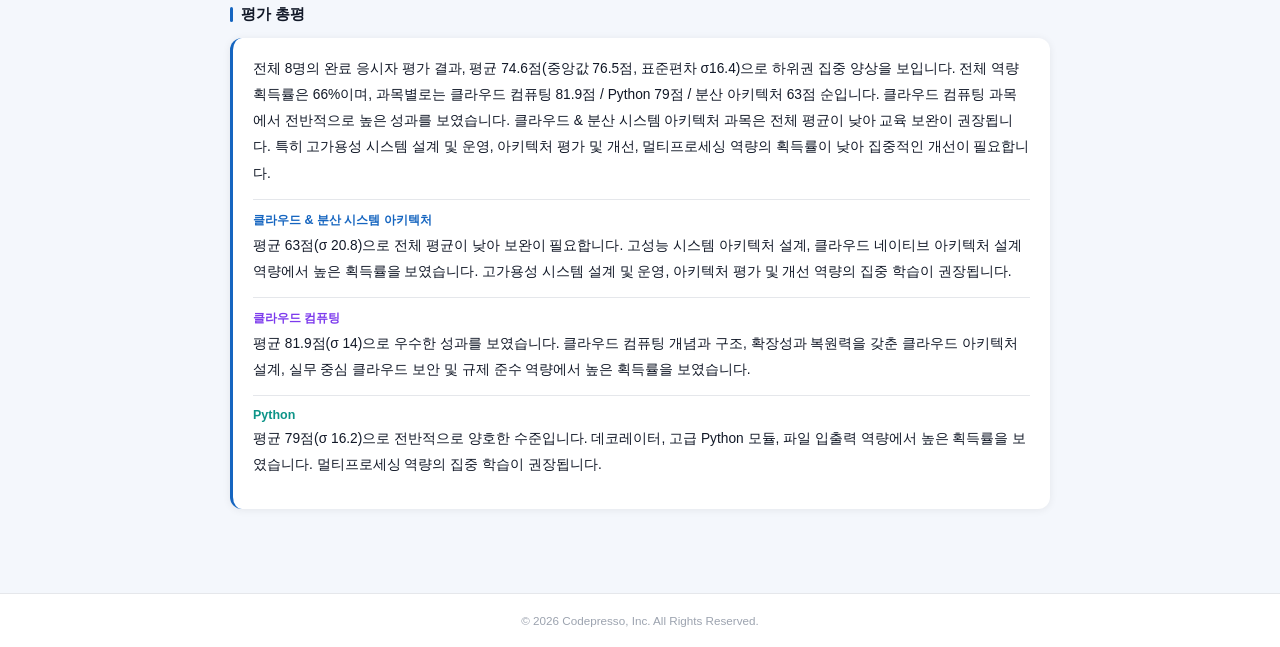
==== commit 9f3d5b60: "싱크 확인" ====
--- a/index.html
+++ b/index.html
@@ -67,8 +67,8 @@
           <div class="insight-header">점수 분포 <span class="info-icon">?<span class="info-tip">전체 응시자의 점수를 히스토그램으로 시각화합니다. 점선(황색)은 평균, 실선(초록)은 합격선(80점)을 나타냅니다.</span></span></div>
           <div class="ins-tab-group" id="ins-score-tabs"></div>
           <!-- 차트(좌) + 통계(우) -->
-          <div style="display:flex; gap:8px; align-items:flex-start;">
-            <div style="flex:1; min-width:0;">
+          <div style="display:flex; gap:0; align-items:center; justify-content:center;">
+            <div class="kde-graph-area">
               <svg id="ins-score-curve" class="chart-svg" height="170" viewBox="0 0 380 170"></svg>
               <div class="kde-legend" style="margin-top:5px; margin-bottom:12px;">
                 <div class="kde-legend-item">
@@ -82,7 +82,7 @@
                 </div>
               </div>
             </div>
-            <div id="ins-score-stats" style="display:flex; flex-direction:column; gap:10px; min-width:110px; padding-top:6px;"></div>
+            <div id="ins-score-stats" style="display:flex;"></div>
           </div>
           <!-- 구분선 -->
           <div style="border-top:1px solid var(--border); margin:0 0 16px;"></div>
@@ -164,6 +164,9 @@
          PAGE 2: 평가자 개인 페이지
     ══════════════════════════════════ -->
     <div id="page-person" class="page">
+      <!-- PDF 표지 (print 전용) -->
+      <div id="print-cover"></div>
+
       <button class="back-btn" onclick="goMain('examinees')">← 목록으로</button>
 
       <!-- 응시자 헤더 -->
@@ -177,7 +180,7 @@
             <span id="p-date"></span>
           </div>
         </div>
-        <button class="behavior-btn" onclick="window.print()">PDF 발급</button>
+        <button id="pdf-btn" class="behavior-btn" onclick="window.print()">PDF 발급</button>
       </div>
 
       <!-- 행동 분석 패널 (제거됨 — 모달로 대체) -->
@@ -322,6 +325,7 @@
 
 </div><!-- /app -->
 
+<script src="js/data_example.js?v=20260417a"></script>
 <script src="js/data.js?v=20260417a"></script>
 <script src="js/charts.js?v=20260417a"></script>
 <script src="js/render.js?v=20260417a"></script>
--- a/css/style.css
+++ b/css/style.css
@@ -1044,8 +1044,21 @@
   margin: 0;
 }
 
+/* 표지 — 웹에서는 숨김 */
+#print-cover { display: none; }
+
 @media print {
   .no-print { display: none !important; }
+
+  /* 표지 */
+  #print-cover { display: block !important; }
+  .print-cover-page {
+    display: flex;
+    flex-direction: column;
+    min-height: 247mm;
+    padding: 0;
+    break-after: page;
+  }
 
   @page {
     margin: 15mm 12mm 20mm;
